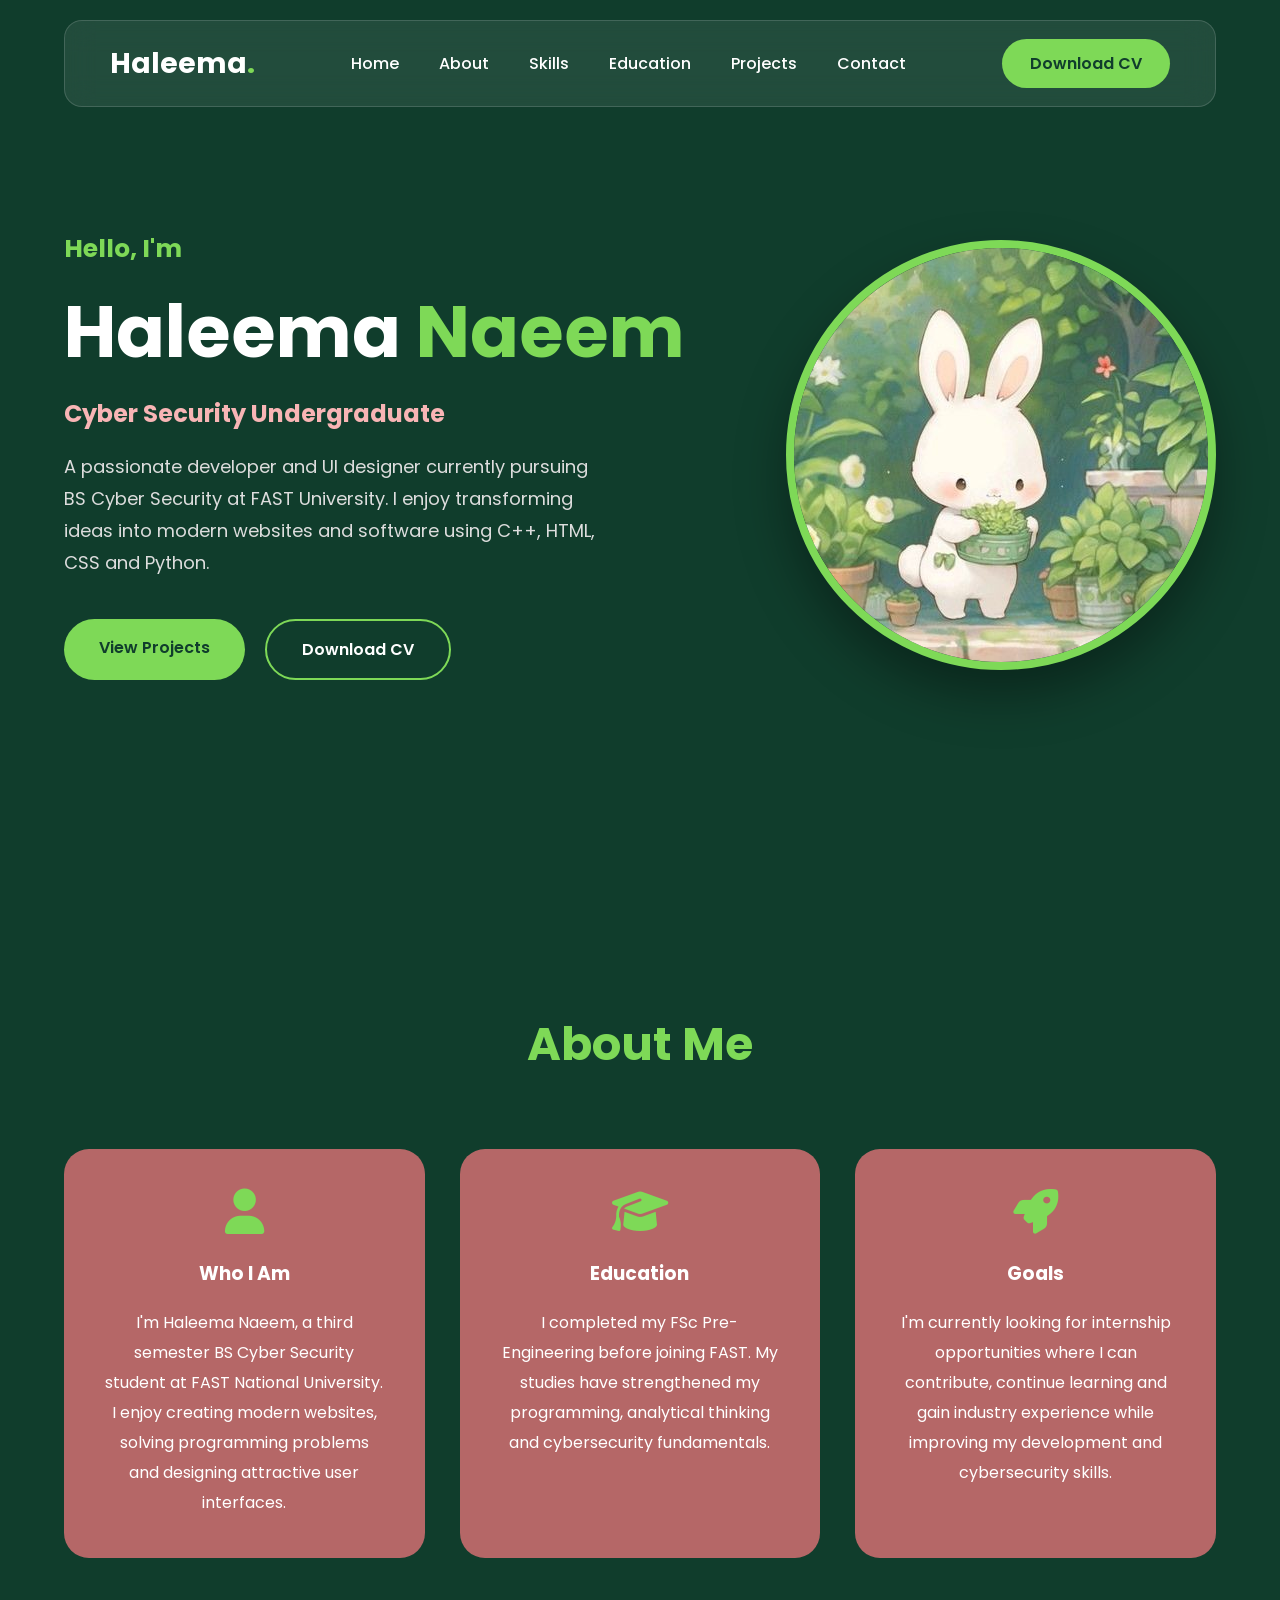
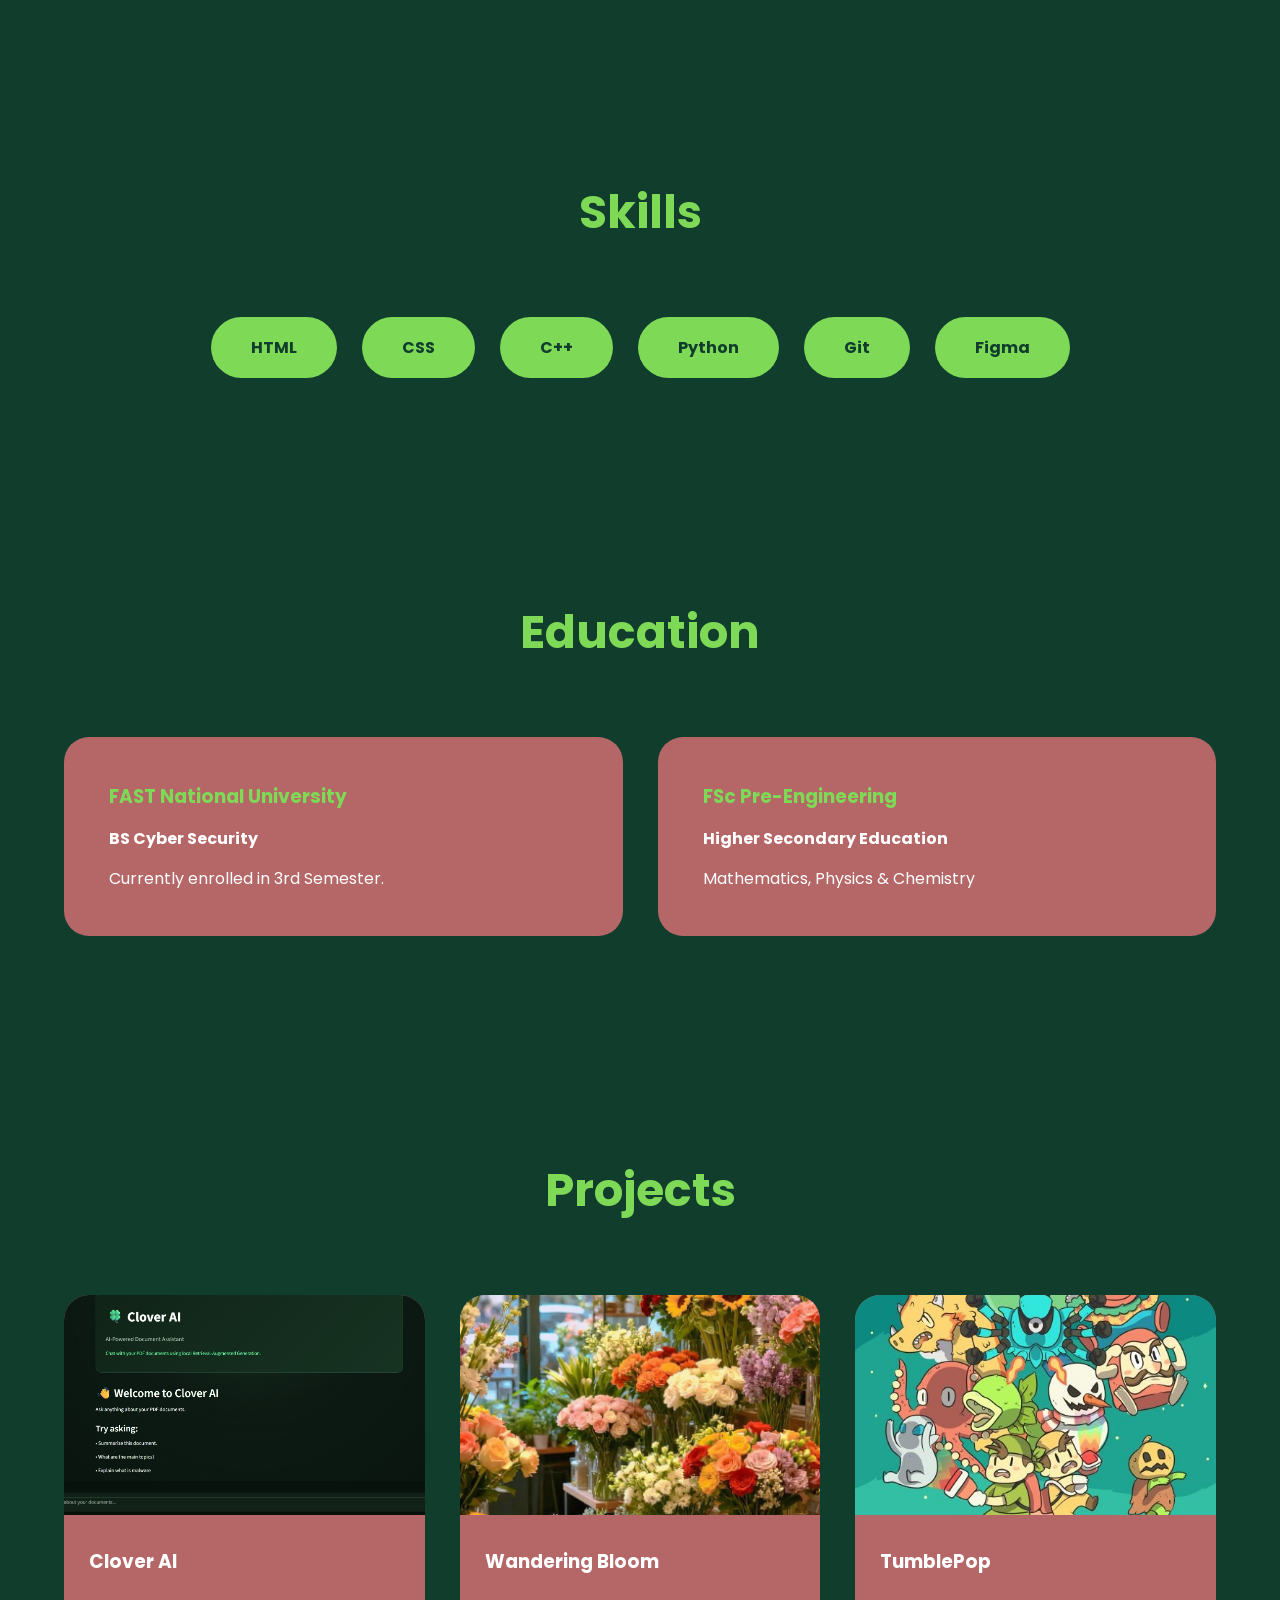
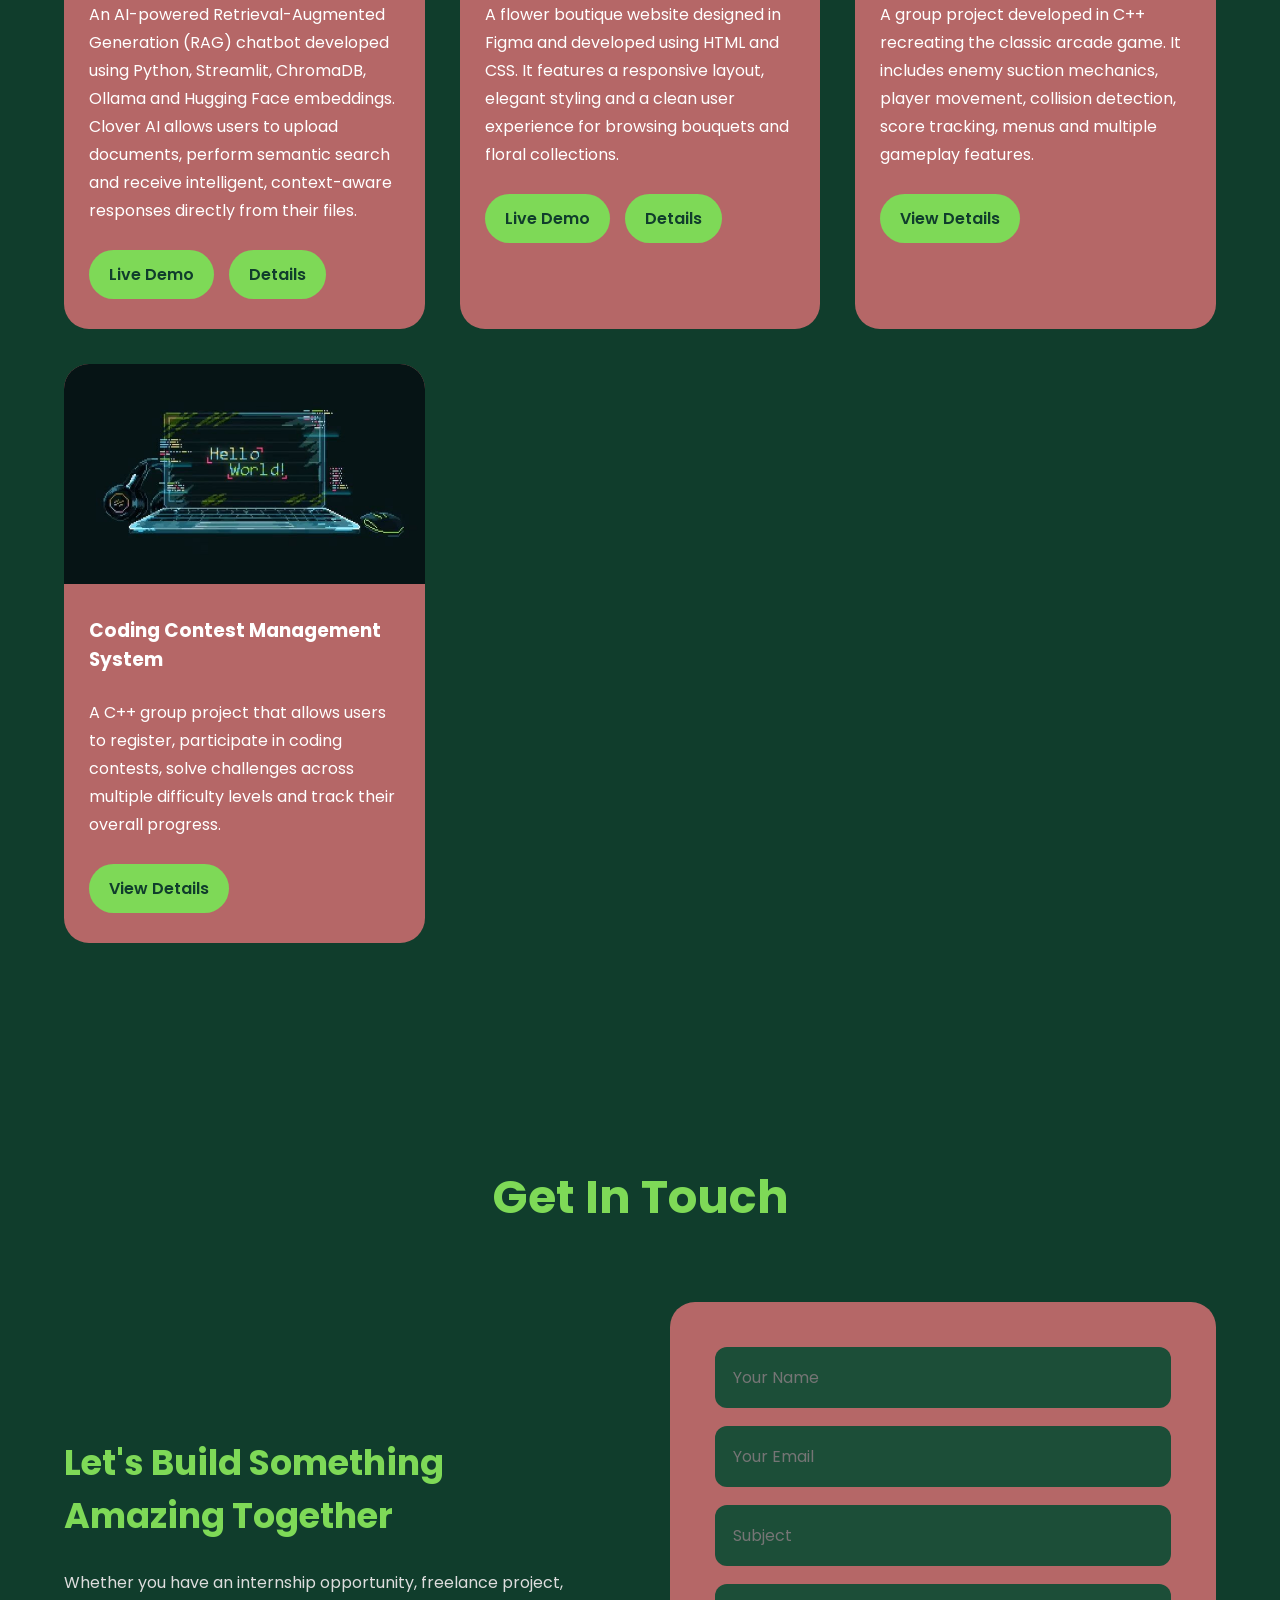
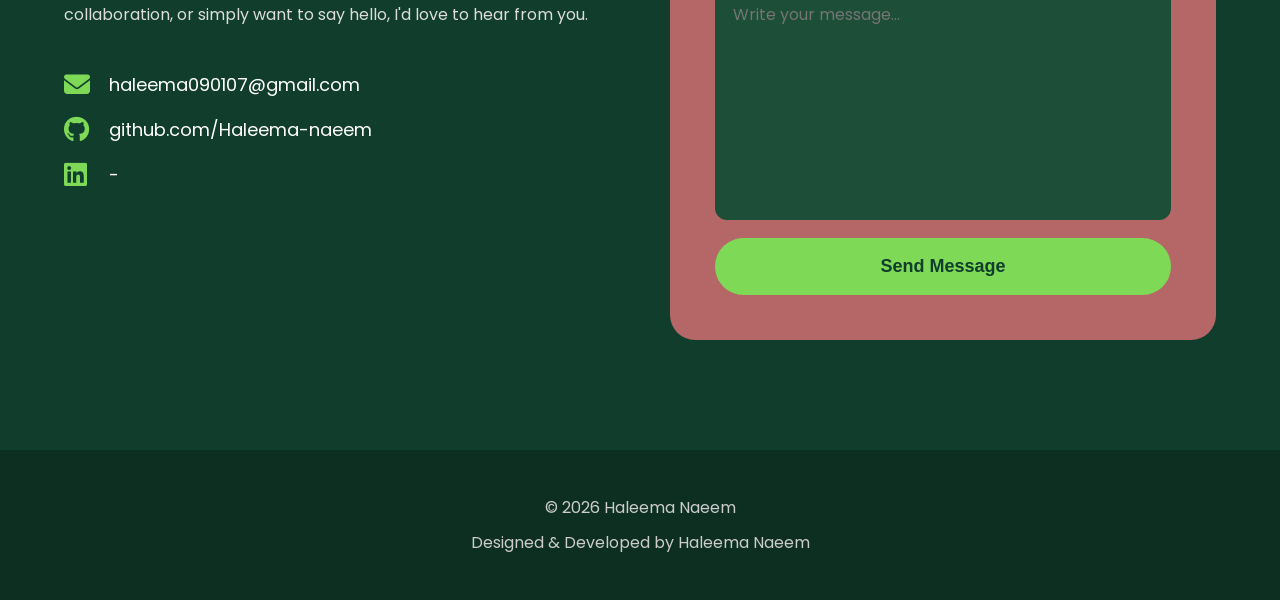
==== index.html @ 9c33cd02 "first commit" ====
<!DOCTYPE html>
<html lang="en">

<head>
    <meta charset="UTF-8">
    <meta name="viewport" content="width=device-width, initial-scale=1.0">
    <title>Haleema Naeem | Portfolio</title>
<link rel="icon"
href="data:image/svg+xml,<svg xmlns=%22http://www.w3.org/2000/svg%22 viewBox=%220 0 100 100%22><text y=%22.9em%22 font-size=%2290%22>🌸</text></svg>">
    <link rel="stylesheet" href="css/style.css">

    <link rel="preconnect" href="https://fonts.googleapis.com">
    <link rel="preconnect" href="https://fonts.gstatic.com" crossorigin>

    <link href="https://fonts.googleapis.com/css2?family=Poppins:wght@300;400;500;600;700;800&display=swap"
        rel="stylesheet">

   <link rel="stylesheet"
href="https://cdnjs.cloudflare.com/ajax/libs/font-awesome/6.5.2/css/all.min.css">
</head>

<body>

    <!--================ NAVBAR ================-->

    <header>

        <nav class="navbar">

            <div class="logo">
                Haleema<span>.</span>
            </div>

            <ul class="nav-links">

                <li><a href="#home">Home</a></li>

                <li><a href="#about">About</a></li>

                <li><a href="#skills">Skills</a></li>

                <li><a href="#education">Education</a></li>

                <li><a href="#projects">Projects</a></li>

                <li><a href="#contact">Contact</a></li>

            </ul>

            <a href="Haleema_Naeem_CV.pdf"
class="resume-btn"
download>

Download CV

</a>

        </nav>

    </header>


    <!--================ HERO ================-->

    <section id="home" class="hero">

        <div class="hero-left">

            <h3>Hello, I'm</h3>

            <h1>Haleema <span>Naeem</span></h1>

            <h2>Cyber Security Undergraduate</h2>

            <p>

                A passionate developer and UI designer currently pursuing
                BS Cyber Security at FAST University.
                I enjoy transforming ideas into modern websites
                and software using C++, HTML, CSS and Python.

            </p>

            <div class="hero-buttons">

                <a href="#projects" class="btn1">
                    View Projects
                </a>

                <a href="Haleema_Naeem_CV.pdf"
class="btn2"
download>
                    Download CV
                </a>

            </div>

        </div>

        <div class="hero-right">

            <div class="profile-circle">

                <img src="images/profile.jpg"
                    alt="Haleema Naeem">

            </div>

        </div>

    </section>



    <!--================ ABOUT ================-->

    <section id="about">

        <h2 class="section-title">
            About Me
        </h2>

        <div class="about-container">

            <div class="about-card">

                <i class="fa-solid fa-user"></i>

                <h3>Who I Am</h3>

                <p>

                    I'm Haleema Naeem, a third semester BS Cyber Security student
                    at FAST National University.
                    I enjoy creating modern websites, solving programming
                    problems and designing attractive user interfaces.

                </p>

            </div>

            <div class="about-card">

                <i class="fa-solid fa-graduation-cap"></i>

                <h3>Education</h3>

                <p>

                    I completed my FSc Pre-Engineering before joining FAST.
                    My studies have strengthened my programming,
                    analytical thinking and cybersecurity fundamentals.

                </p>

            </div>

            <div class="about-card">

                <i class="fa-solid fa-rocket"></i>

                <h3>Goals</h3>

                <p>

                    I'm currently looking for internship opportunities where I can
                    contribute, continue learning and gain industry experience
                    while improving my development and cybersecurity skills.

                </p>

            </div>

        </div>

    </section>



    <!--================ SKILLS ================-->

    <section id="skills">

        <h2 class="section-title">
            Skills
        </h2>

        <div class="skills-container">

            <div class="skill">HTML</div>

            <div class="skill">CSS</div>

            <div class="skill">C++</div>

            <div class="skill">Python</div>

            <div class="skill">Git</div>

            <div class="skill">Figma</div>

        </div>

    </section>



    <!--================ EDUCATION ================-->

    <section id="education">

        <h2 class="section-title">
            Education
        </h2>

        <div class="education-container">

            <div class="edu-card">

                <h3>FAST National University</h3>

                <h4>BS Cyber Security</h4>

                <p>Currently enrolled in 3rd Semester.</p>

            </div>

            <div class="edu-card">

                <h3>FSc Pre-Engineering</h3>

                <h4>Higher Secondary Education</h4>

                <p>
                    Mathematics, Physics & Chemistry
                </p>

            </div>

        </div>

    </section>



    <!--================ PROJECTS ================-->

   
<section id="projects">

    <h2 class="section-title">
        Projects
    </h2>

    <div class="project-container">

        <!-- Clover AI -->

        <div class="project-card">

            <img src="images/cloverai.jpg" alt="Clover AI">

            <h3>Clover AI</h3>

            <p>

                An AI-powered Retrieval-Augmented Generation (RAG) chatbot
                developed using Python, Streamlit, ChromaDB, Ollama and
                Hugging Face embeddings. Clover AI allows users to upload
                documents, perform semantic search and receive intelligent,
                context-aware responses directly from their files.

            </p>

            <div class="project-buttons">

                <a href="https://cloverai.streamlit.app/"
                target="_blank">

                    Live Demo

                </a>

                <a href="projects/cloverai.html">

                    Details

                </a>

            </div>

        </div>



        <!-- Wandering Bloom -->

        <div class="project-card">

            <img src="images/wandering-bloom.jpg" alt="Wandering Bloom">

            <h3>Wandering Bloom</h3>

            <p>

                A flower boutique website designed in Figma and developed
                using HTML and CSS. It features a responsive layout,
                elegant styling and a clean user experience for browsing
                bouquets and floral collections.

            </p>

            <div class="project-buttons">

                <a href="https://25i-6514.github.io/the-wandering-bloom/"
                target="_blank">

                    Live Demo

                </a>

                <a href="projects/wanderingbloom.html">

                    Details

                </a>

            </div>

        </div>



        <!-- TumblePop -->

        <div class="project-card">

            <img src="images/tumblepop.jpg" alt="TumblePop">

            <h3>TumblePop</h3>

            <p>

                A group project developed in C++ recreating the classic
                arcade game. It includes enemy suction mechanics,
                player movement, collision detection, score tracking,
                menus and multiple gameplay features.

            </p>

            <div class="project-buttons">

                <a href="projects/tumblepop.html">

                    View Details

                </a>

            </div>

        </div>



        <!-- Coding Contest -->

        <div class="project-card">

            <img src="images/codingcontest.jpg"
            alt="Coding Contest">

            <h3>Coding Contest Management System</h3>

            <p>

                A C++ group project that allows users to register,
                participate in coding contests, solve challenges across
                multiple difficulty levels and track their overall progress.

            </p>

            <div class="project-buttons">

                <a href="projects/codingcontest.html">

                    View Details

                </a>

            </div>

        </div>

    </div>

</section>


    <!--================ CONTACT ================-->

    <section id="contact">

    <h2 class="section-title">
        Get In Touch
    </h2>

    <div class="contact-container">

        <div class="contact-info">

            <h3>Let's Build Something Amazing Together</h3>

            <p>

                Whether you have an internship opportunity,
                freelance project,
                collaboration,
                or simply want to say hello,
                I'd love to hear from you.

            </p>

            <div class="contact-item">

                <i class="fa-solid fa-envelope"></i>

                <a href="mailto:haleema090107@gmail.com">

                    haleema090107@gmail.com

                </a>

            </div>

            <div class="contact-item">

                <i class="fa-brands fa-github"></i>

                <a href="https://github.com/Haleema-naeem"
                    target="_blank">

                    github.com/Haleema-naeem

                </a>

            </div>

            <div class="contact-item">

                <i class="fa-brands fa-linkedin"></i>

                <a href="#">

                    -

                </a>

            </div>

        </div>


        <div class="contact-form">

            <form
                action="https://formsubmit.co/haleema090107@gmail.com"
                method="POST">

                <input
                    type="hidden"
                    name="_captcha"
                    value="false">

                <input
                    type="hidden"
                    name="_subject"
                    value="New Portfolio Message">

                <input
                    type="text"
                    name="Name"
                    placeholder="Your Name"
                    required>

                <input
                    type="email"
                    name="Email"
                    placeholder="Your Email"
                    required>

                <input
                    type="text"
                    name="Subject"
                    placeholder="Subject">

                <textarea
                    name="Message"
                    rows="8"
                    placeholder="Write your message..."
                    required></textarea>

                <button type="submit">

                    Send Message

                </button>

            </form>

        </div>

    </div>

</section>



    <!--================ FOOTER ================-->

    <footer>

        <p>

            © 2026 Haleema Naeem

            <br>

            Designed & Developed by Haleema Naeem

        </p>

    </footer>


    <script src="js/script.js"></script>

</body>

</html>
---- css/style.css ----
/*============================

        style.css

=============================*/

*{
    margin:0;
    padding:0;
    box-sizing:border-box;
    scroll-behavior:smooth;
}

body{
    font-family:'Poppins',sans-serif;
    background:#103D2C;
    color:#fff;
    overflow-x:hidden;
}

/*================ NAVBAR ================*/

header{
    position:fixed;
    top:0;
    width:100%;
    z-index:1000;
}

.navbar{

    width:90%;
    margin:20px auto;

    display:flex;
    justify-content:space-between;
    align-items:center;

    padding:18px 45px;

    background:rgba(255,255,255,.08);

    backdrop-filter:blur(15px);

    border-radius:18px;

    border:1px solid rgba(255,255,255,.15);

}

.logo{

    font-size:28px;
    font-weight:700;

}

.logo span{

    color:#7ED957;

}

.nav-links{

    display:flex;
    list-style:none;
    gap:40px;

}

.nav-links a{

    text-decoration:none;
    color:white;

    font-weight:500;

    transition:.3s;

}

.nav-links a:hover{

    color:#7ED957;

}

.resume-btn{

    text-decoration:none;

    background:#7ED957;

    color:#103D2C;

    padding:12px 28px;

    border-radius:30px;

    font-weight:600;

    transition:.3s;

}

.resume-btn:hover{

    transform:translateY(-4px);

    box-shadow:0 10px 20px rgba(0,0,0,.3);

}

/*================ HERO ================*/

.hero{

    min-height:100vh;

    display:flex;

    justify-content:space-between;

    align-items:center;

    width:90%;

    margin:auto;

    padding-top:120px;

}

.hero-left{

    width:55%;

}

.hero-left h3{

    font-size:25px;

    color:#7ED957;

}

.hero-left h1{

    font-size:72px;

    margin:10px 0;

}

.hero-left h1 span{

    color:#7ED957;

}

.hero-left h2{

    color:#F8B5B5;

    margin-bottom:20px;

}

.hero-left p{

    width:85%;

    line-height:32px;

    font-size:18px;

    color:#ddd;

}

.hero-buttons{

    margin-top:40px;

    display:flex;

    gap:20px;

}

.btn1{

    background:#7ED957;

    color:#103D2C;

}

.btn2{

    border:2px solid #7ED957;

    color:white;

}

.btn1,.btn2{

    padding:16px 35px;

    text-decoration:none;

    border-radius:35px;

    font-weight:600;

    transition:.35s;

}

.btn1:hover,.btn2:hover{

    transform:translateY(-6px);

    box-shadow:0 12px 25px rgba(0,0,0,.35);

}

/*============== IMAGE ==============*/

.profile-circle{

    width:430px;

    height:430px;

    border-radius:50%;

    border:8px solid #7ED957;

    overflow:hidden;

    box-shadow:0 25px 50px rgba(0,0,0,.35);

}

.profile-circle img{

    width:100%;

    height:100%;

    object-fit:cover;

    transition:.5s;

}

.profile-circle:hover img{

    transform:scale(1.08);

}

/*================ SECTIONS ================*/

section{

    width:90%;

    margin:auto;

    padding:110px 0;

}

.section-title{

    text-align:center;

    font-size:46px;

    margin-bottom:70px;

    color:#7ED957;

}

/*================ ABOUT ================*/

.about-container{

    display:grid;

    grid-template-columns:repeat(3,1fr);

    gap:35px;

}

.about-card{

    background:#B56767;

    border-radius:25px;

    padding:40px;

    text-align:center;

    transition:.4s;

}

.about-card:hover{

    transform:translateY(-12px);

}

.about-card i{

    font-size:45px;

    margin-bottom:25px;

    color:#7ED957;

}

.about-card h3{

    margin-bottom:20px;

}

.about-card p{

    line-height:30px;

}

/*================ SKILLS ================*/

.skills-container{

    display:flex;

    justify-content:center;

    gap:25px;

    flex-wrap:wrap;

}

.skill{

    background:#7ED957;

    color:#103D2C;

    padding:18px 40px;

    border-radius:40px;

    font-weight:700;

    transition:.35s;

    cursor:pointer;

}

.skill:hover{

    transform:translateY(-8px) scale(1.05);

}

/*================ EDUCATION ================*/

.education-container{

    display:grid;

    grid-template-columns:repeat(2,1fr);

    gap:35px;

}

.edu-card{

    background:#B56767;

    border-radius:25px;

    padding:45px;

    transition:.35s;

}

.edu-card:hover{

    transform:translateY(-10px);

}

.edu-card h3{

    color:#7ED957;

    margin-bottom:15px;

}

.edu-card h4{

    margin-bottom:15px;

}

/*================ PROJECTS ================*/

.project-container{

    display:grid;

    grid-template-columns:repeat(3,1fr);

    gap:35px;

}

.project-card{

    background:#B56767;

    border-radius:25px;

    overflow:hidden;

    transition:.4s;

}

.project-card:hover{

    transform:translateY(-12px);

}

.project-card img{

    width:100%;

    height:220px;

    object-fit:cover;

}

.project-card h3{

    margin:25px;

}

.project-card p{

    margin:0 25px 25px;

    line-height:28px;

}

.project-buttons{

    display:flex;

    gap:15px;

    padding:0 25px 30px;

}

.project-buttons a{

    text-decoration:none;

    background:#7ED957;

    color:#103D2C;

    padding:12px 20px;

    border-radius:30px;

    font-weight:600;

    transition:.3s;

}

.project-buttons a:hover{

    transform:translateY(-5px);

}

/*================ CONTACT ================*/

/*================ CONTACT =================*/

.contact-container{

display:grid;

grid-template-columns:1fr 1fr;

gap:60px;

align-items:center;

}

.contact-info h3{

font-size:35px;

margin-bottom:25px;

color:#7ED957;

}

.contact-info p{

line-height:32px;

margin-bottom:40px;

color:#ddd;

}

.contact-item{

display:flex;

align-items:center;

gap:15px;

margin:18px 0;

font-size:18px;

}

.contact-item i{

font-size:26px;

color:#7ED957;

width:30px;

}

.contact-item a{

color:white;
transition:.3s;
text-decoration:none;

}
.contact-item a:hover{

color:#7ED957;

}

.contact-form{

background:#B56767;

padding:45px;

border-radius:25px;

}

.contact-form form{

display:flex;

flex-direction:column;

gap:18px;

}

.contact-form input,
.contact-form textarea{

padding:18px;

border:none;

border-radius:12px;

background:#1C4E38;

color:white;

font-family:Poppins;

font-size:16px;

outline:none;

}

.contact-form textarea{

resize:none;

}

.contact-form button{

padding:18px;

border:none;

border-radius:35px;

background:#7ED957;

color:#103D2C;

font-weight:700;

font-size:18px;

cursor:pointer;

transition:.3s;

}

.contact-form button:hover{

transform:translateY(-5px);

box-shadow:0 12px 25px rgba(0,0,0,.25);

}

@media(max-width:900px){

.contact-container{

grid-template-columns:1fr;

}

}
/*================ FOOTER ================*/

footer{

    text-align:center;

    padding:40px;

    background:#0C2F22;

    line-height:35px;

    color:#ccc;

}

/*================ RESPONSIVE ================*/

@media(max-width:1100px){

.hero{

flex-direction:column-reverse;
text-align:center;

}

.hero-left{

width:100%;

}

.hero-left p{

width:100%;

}

.hero-buttons{

justify-content:center;

}

.about-container,
.project-container,
.education-container{

grid-template-columns:1fr;

}

.profile-circle{

margin-bottom:50px;

}

.navbar{

flex-direction:column;

gap:20px;

}

.nav-links{

flex-wrap:wrap;
justify-content:center;

}

}

@media(max-width:650px){

.hero-left h1{

font-size:48px;

}

.profile-circle{

width:300px;
height:300px;

}

.section-title{

font-size:36px;

}

}
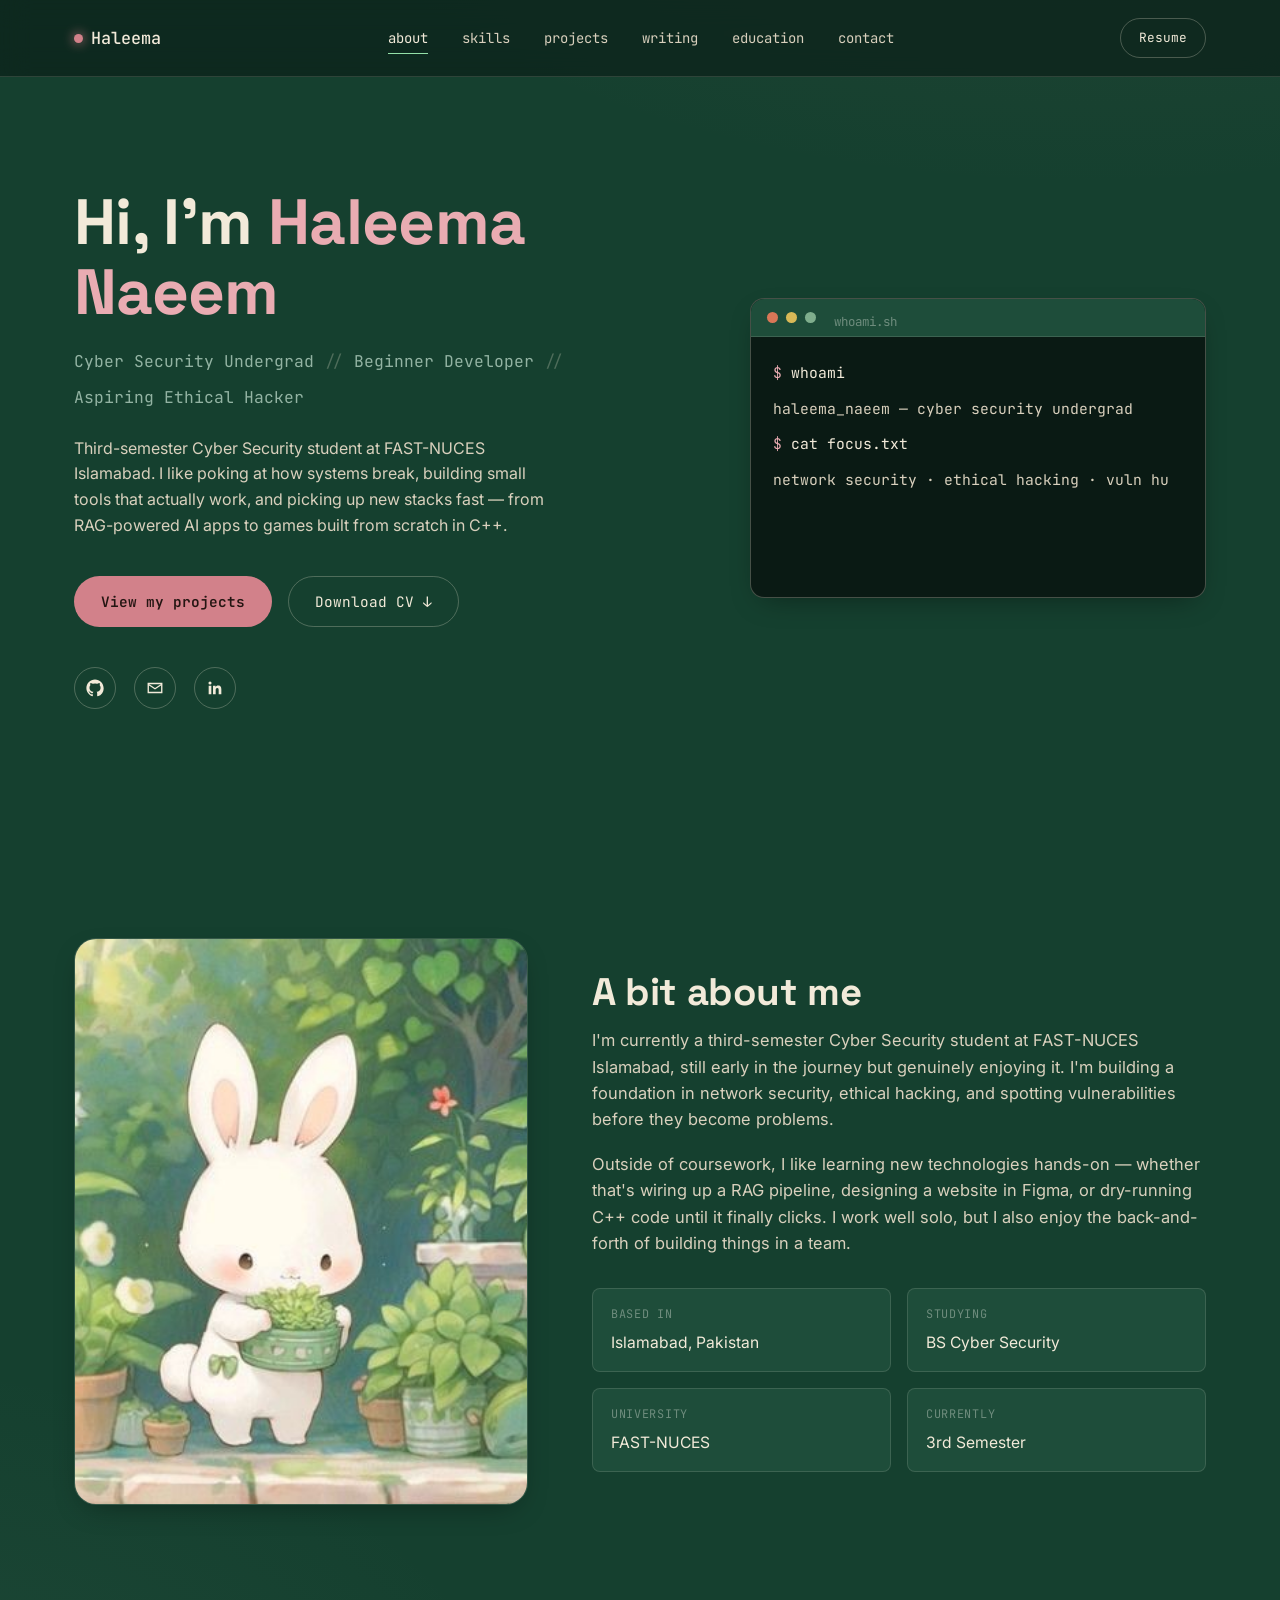
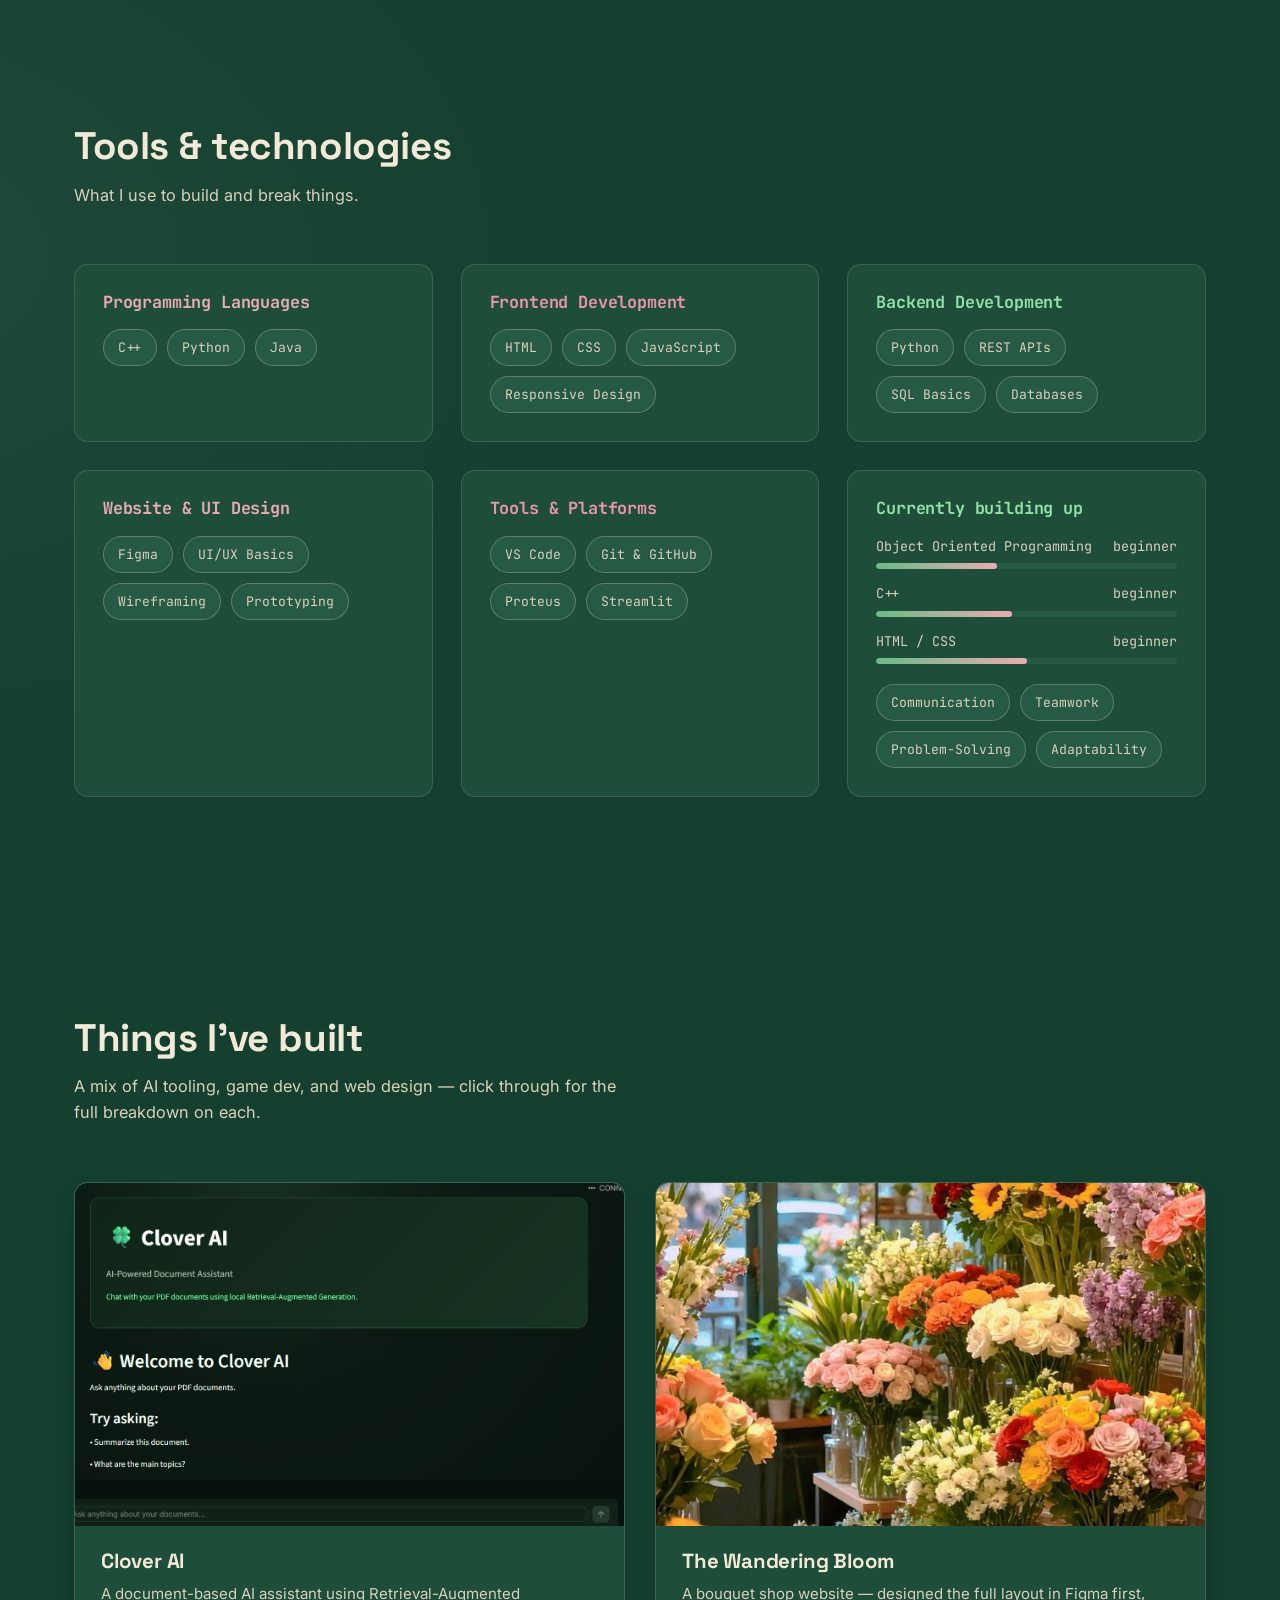
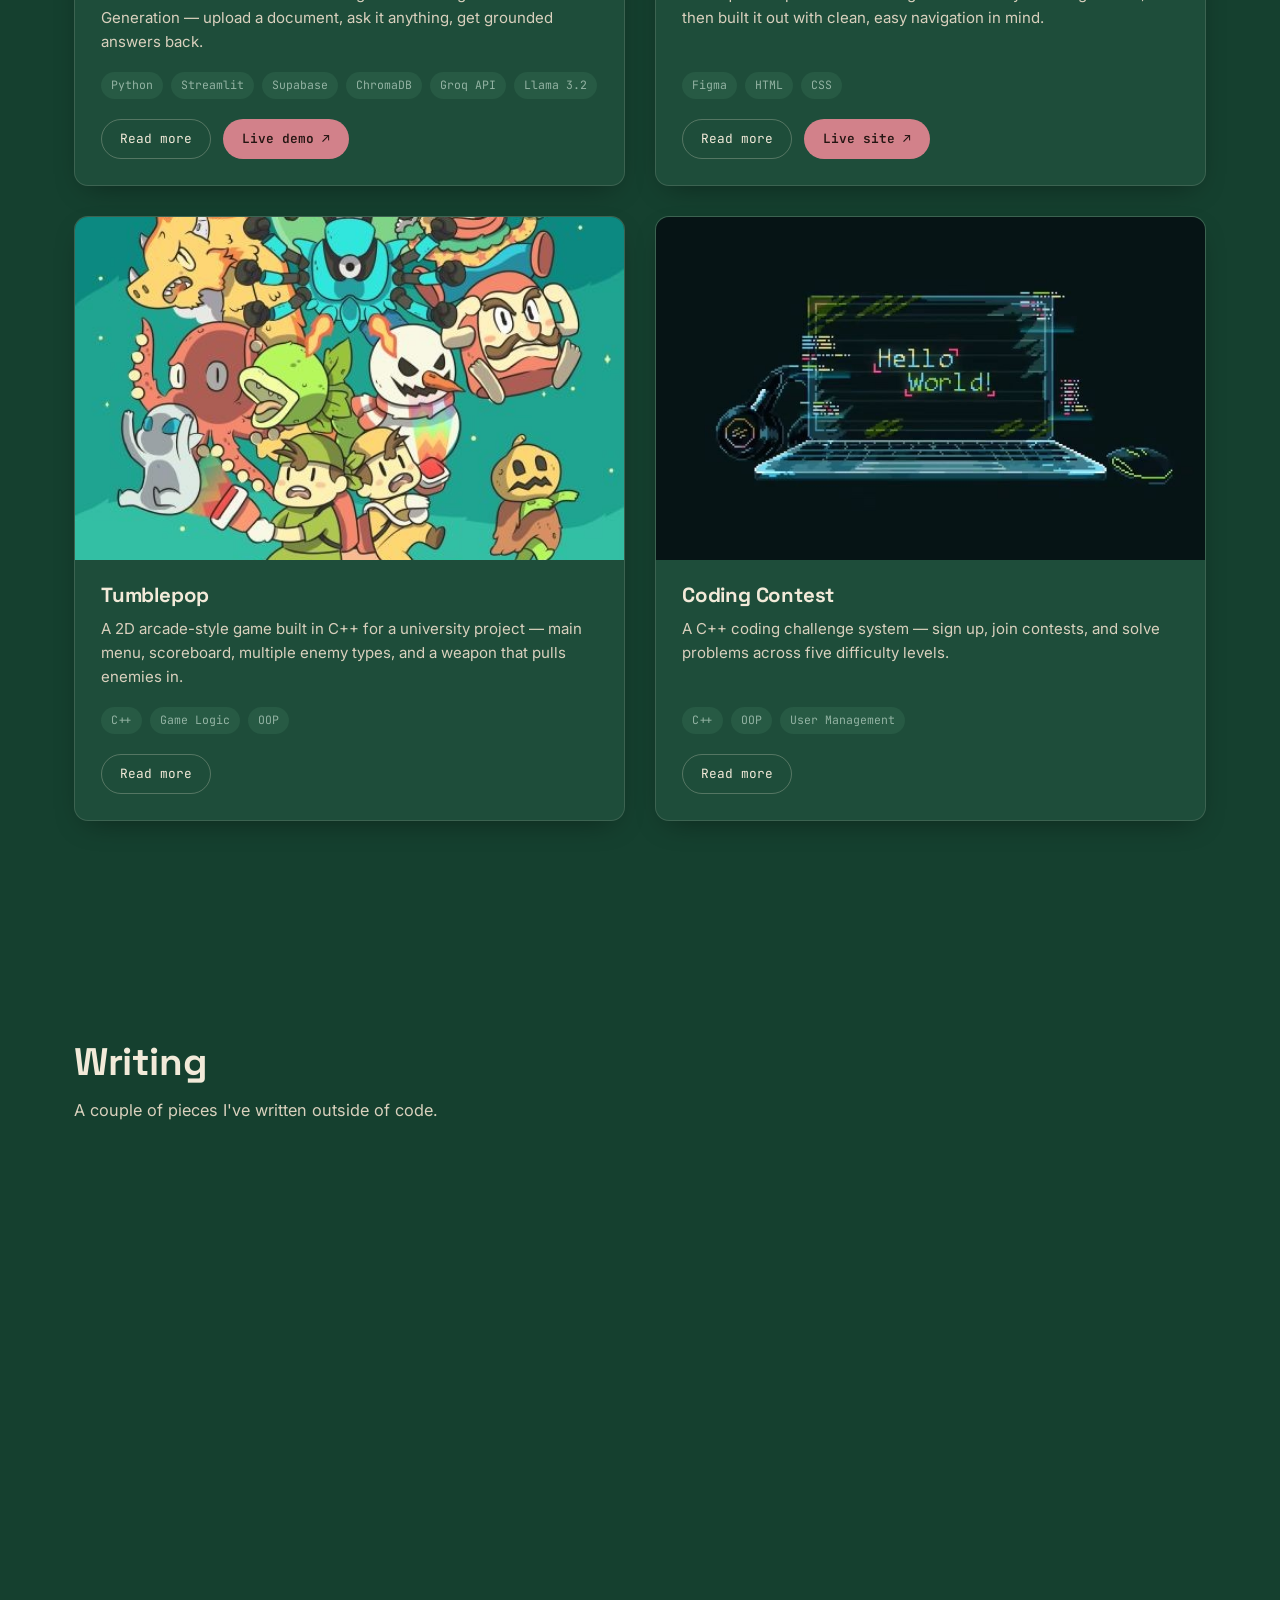
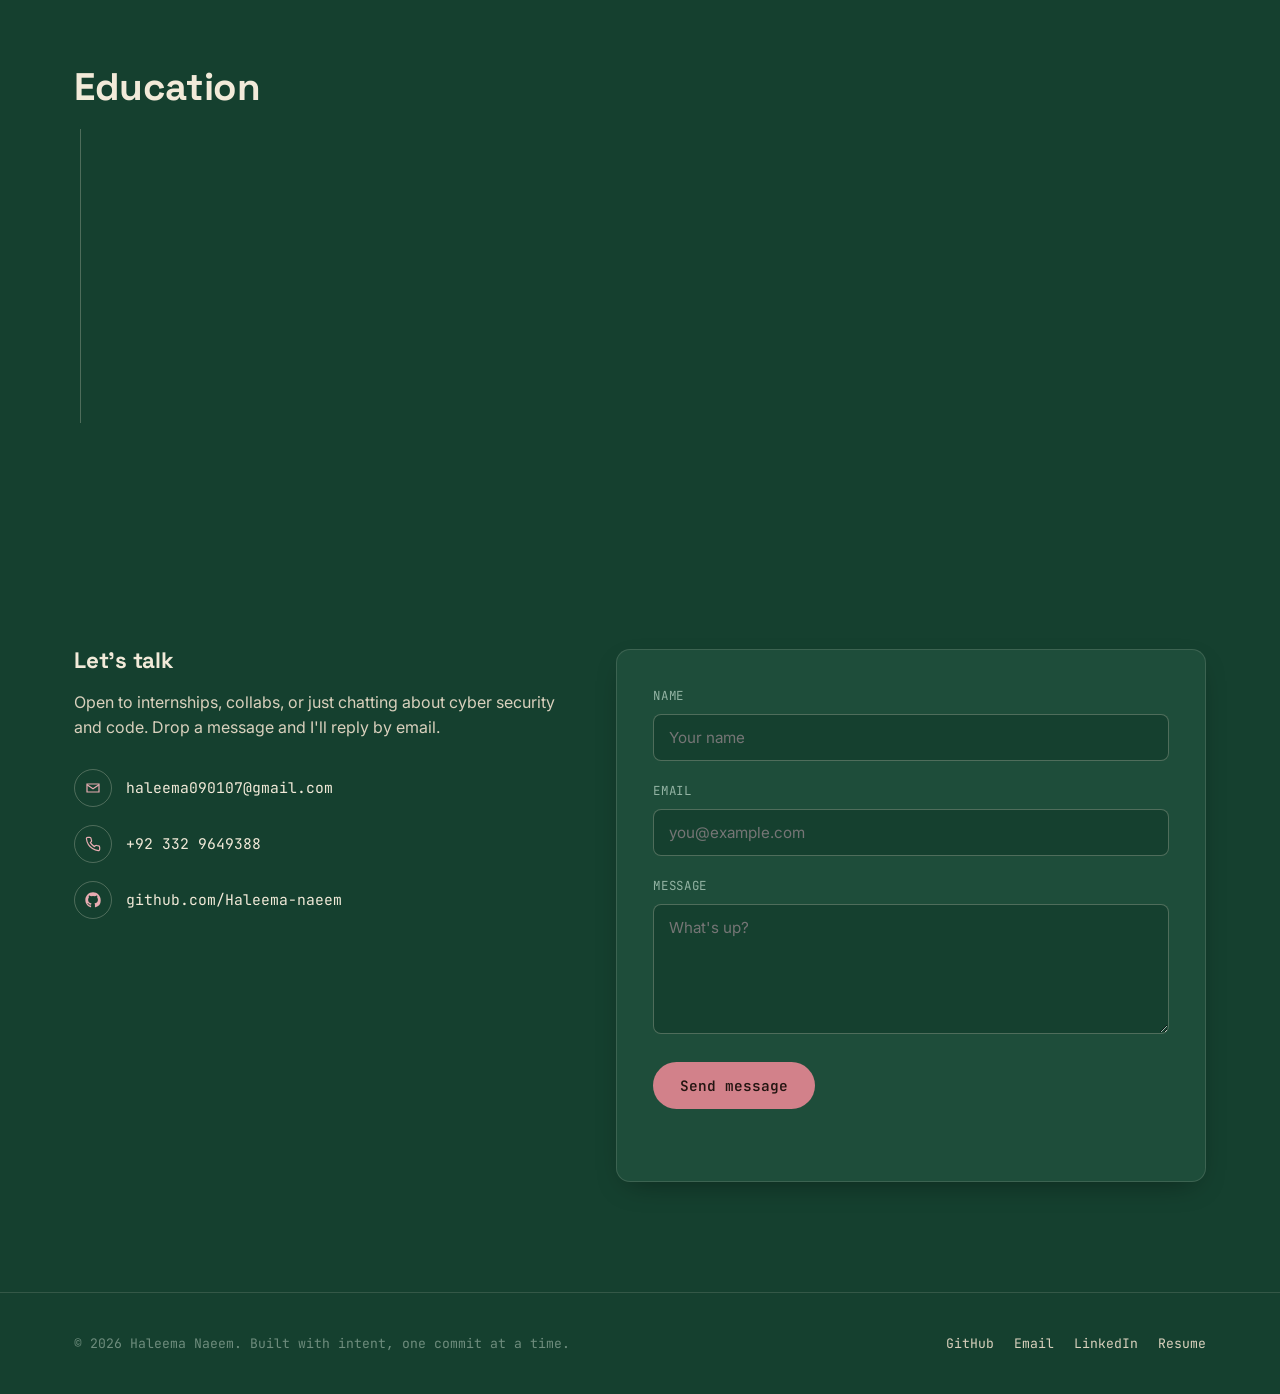
==== commit 21b4bdd0: "first commit" ====
--- a/index.html
+++ b/index.html
@@ -1,539 +1,393 @@
 <!DOCTYPE html>
 <html lang="en">
-
 <head>
-    <meta charset="UTF-8">
-    <meta name="viewport" content="width=device-width, initial-scale=1.0">
-    <title>Haleema Naeem | Portfolio</title>
-<link rel="icon"
-href="data:image/svg+xml,<svg xmlns=%22http://www.w3.org/2000/svg%22 viewBox=%220 0 100 100%22><text y=%22.9em%22 font-size=%2290%22>🌸</text></svg>">
-    <link rel="stylesheet" href="css/style.css">
-
-    <link rel="preconnect" href="https://fonts.googleapis.com">
-    <link rel="preconnect" href="https://fonts.gstatic.com" crossorigin>
-
-    <link href="https://fonts.googleapis.com/css2?family=Poppins:wght@300;400;500;600;700;800&display=swap"
-        rel="stylesheet">
-
-   <link rel="stylesheet"
-href="https://cdnjs.cloudflare.com/ajax/libs/font-awesome/6.5.2/css/all.min.css">
+<meta charset="UTF-8" />
+<link rel="icon" href="data:image/svg+xml,<svg xmlns='http://www.w3.org/2000/svg' viewBox='0 0 100 100'><text y='.9em' font-size='90'>🌸</text></svg>">
+<meta name="viewport" content="width=device-width, initial-scale=1.0" />
+<title>Haleema Naeem — Cyber Security Undergrad & Developer</title>
+<meta name="description" content="Portfolio of Haleema Naeem — Cyber Security undergraduate at FAST-NUCES, building RAG apps, games, and web projects." />
+<link rel="preconnect" href="https://fonts.googleapis.com">
+<link rel="preconnect" href="https://fonts.gstatic.com" crossorigin>
+<link href="https://fonts.googleapis.com/css2?family=Space+Grotesk:wght@500;600;700&family=Inter:wght@400;500;600&family=JetBrains+Mono:wght@400;500;600&display=swap" rel="stylesheet">
+<link rel="stylesheet" href="css/style.css" />
 </head>
-
 <body>
 
-    <!--================ NAVBAR ================-->
-
-    <header>
-
-        <nav class="navbar">
-
-            <div class="logo">
-                Haleema<span>.</span>
-            </div>
-
-            <ul class="nav-links">
-
-                <li><a href="#home">Home</a></li>
-
-                <li><a href="#about">About</a></li>
-
-                <li><a href="#skills">Skills</a></li>
-
-                <li><a href="#education">Education</a></li>
-
-                <li><a href="#projects">Projects</a></li>
-
-                <li><a href="#contact">Contact</a></li>
-
-            </ul>
-
-            <a href="Haleema_Naeem_CV.pdf"
-class="resume-btn"
-download>
-
-Download CV
-
-</a>
-
-        </nav>
-
-    </header>
-
-
-    <!--================ HERO ================-->
-
-    <section id="home" class="hero">
-
-        <div class="hero-left">
-
-            <h3>Hello, I'm</h3>
-
-            <h1>Haleema <span>Naeem</span></h1>
-
-            <h2>Cyber Security Undergraduate</h2>
-
-            <p>
-
-                A passionate developer and UI designer currently pursuing
-                BS Cyber Security at FAST University.
-                I enjoy transforming ideas into modern websites
-                and software using C++, HTML, CSS and Python.
-
-            </p>
-
-            <div class="hero-buttons">
-
-                <a href="#projects" class="btn1">
-                    View Projects
-                </a>
-
-                <a href="Haleema_Naeem_CV.pdf"
-class="btn2"
-download>
-                    Download CV
-                </a>
-
-            </div>
-
-        </div>
-
-        <div class="hero-right">
-
-            <div class="profile-circle">
-
-                <img src="images/profile.jpg"
-                    alt="Haleema Naeem">
-
-            </div>
-
-        </div>
-
-    </section>
-
-
-
-    <!--================ ABOUT ================-->
-
-    <section id="about">
-
-        <h2 class="section-title">
-            About Me
-        </h2>
-
-        <div class="about-container">
-
-            <div class="about-card">
-
-                <i class="fa-solid fa-user"></i>
-
-                <h3>Who I Am</h3>
-
-                <p>
-
-                    I'm Haleema Naeem, a third semester BS Cyber Security student
-                    at FAST National University.
-                    I enjoy creating modern websites, solving programming
-                    problems and designing attractive user interfaces.
-
-                </p>
-
-            </div>
-
-            <div class="about-card">
-
-                <i class="fa-solid fa-graduation-cap"></i>
-
-                <h3>Education</h3>
-
-                <p>
-
-                    I completed my FSc Pre-Engineering before joining FAST.
-                    My studies have strengthened my programming,
-                    analytical thinking and cybersecurity fundamentals.
-
-                </p>
-
-            </div>
-
-            <div class="about-card">
-
-                <i class="fa-solid fa-rocket"></i>
-
-                <h3>Goals</h3>
-
-                <p>
-
-                    I'm currently looking for internship opportunities where I can
-                    contribute, continue learning and gain industry experience
-                    while improving my development and cybersecurity skills.
-
-                </p>
-
-            </div>
-
-        </div>
-
-    </section>
-
-
-
-    <!--================ SKILLS ================-->
-
-    <section id="skills">
-
-        <h2 class="section-title">
-            Skills
-        </h2>
-
-        <div class="skills-container">
-
-            <div class="skill">HTML</div>
-
-            <div class="skill">CSS</div>
-
-            <div class="skill">C++</div>
-
-            <div class="skill">Python</div>
-
-            <div class="skill">Git</div>
-
-            <div class="skill">Figma</div>
-
-        </div>
-
-    </section>
-
-
-
-    <!--================ EDUCATION ================-->
-
-    <section id="education">
-
-        <h2 class="section-title">
-            Education
-        </h2>
-
-        <div class="education-container">
-
-            <div class="edu-card">
-
-                <h3>FAST National University</h3>
-
-                <h4>BS Cyber Security</h4>
-
-                <p>Currently enrolled in 3rd Semester.</p>
-
-            </div>
-
-            <div class="edu-card">
-
-                <h3>FSc Pre-Engineering</h3>
-
-                <h4>Higher Secondary Education</h4>
-
-                <p>
-                    Mathematics, Physics & Chemistry
-                </p>
-
-            </div>
-
-        </div>
-
-    </section>
-
-
-
-    <!--================ PROJECTS ================-->
-
-   
+<!-- ================= NAV ================= -->
+<nav class="site-nav">
+  <div class="wrap">
+    <a href="#top" class="logo"><span class="dot"></span>Haleema</a>
+    <ul class="nav-links">
+      <li><a href="#about">about</a></li>
+      <li><a href="#skills">skills</a></li>
+      <li><a href="#projects">projects</a></li>
+      <li><a href="#writing">writing</a></li>
+      <li><a href="#education">education</a></li>
+      <li><a href="#contact">contact</a></li>
+    </ul>
+    <div class="nav-cta">
+      <a class="btn btn-ghost btn-sm" href="assets/Haleema_Naeem_CV.pdf" download>Resume</a>
+      <button class="nav-toggle" aria-label="Toggle menu" aria-expanded="false">
+        <span></span><span></span><span></span>
+      </button>
+    </div>
+  </div>
+</nav>
+
+<!-- ================= HERO ================= -->
+<header class="hero" id="top">
+  <div class="wrap">
+    <div class="hero-copy">
+      <h1 class="hero-name">Hi, I'm <span class="accent">Haleema Naeem</span></h1>
+      <div class="hero-role">
+        <span>Cyber Security Undergrad</span>
+        <span class="sep">//</span>
+        <span>Beginner Developer</span>
+        <span class="sep">//</span>
+        <span>Aspiring Ethical Hacker</span>
+      </div>
+      <p class="hero-desc">
+        Third-semester Cyber Security student at FAST-NUCES Islamabad. I like poking at how systems break,
+        building small tools that actually work, and picking up new stacks fast — from RAG-powered AI apps
+        to games built from scratch in C++.
+      </p>
+      <div class="hero-actions">
+        <a href="#projects" class="btn btn-primary">View my projects</a>
+        <a href="assets/Haleema_Naeem_CV.pdf" download class="btn btn-ghost">Download CV ↓</a>
+      </div>
+      <div class="hero-socials">
+        <a href="https://github.com/Haleema-naeem" target="_blank" rel="noopener" aria-label="GitHub profile">
+          <svg viewBox="0 0 24 24" fill="currentColor"><path d="M12 .5C5.65.5.5 5.65.5 12c0 5.09 3.29 9.4 7.86 10.93.57.1.79-.25.79-.55 0-.27-.01-1.16-.02-2.11-3.2.7-3.87-1.36-3.87-1.36-.53-1.34-1.29-1.7-1.29-1.7-1.05-.72.08-.71.08-.71 1.17.08 1.78 1.2 1.78 1.2 1.03 1.77 2.7 1.26 3.36.96.1-.75.4-1.26.73-1.55-2.56-.29-5.25-1.28-5.25-5.7 0-1.26.45-2.29 1.19-3.1-.12-.29-.52-1.46.11-3.05 0 0 .97-.31 3.18 1.18a11 11 0 0 1 5.79 0c2.2-1.49 3.17-1.18 3.17-1.18.63 1.59.23 2.76.11 3.05.74.81 1.19 1.84 1.19 3.1 0 4.43-2.7 5.4-5.27 5.69.42.36.78 1.07.78 2.16 0 1.56-.01 2.82-.01 3.2 0 .31.21.66.79.55A10.52 10.52 0 0 0 23.5 12C23.5 5.65 18.35.5 12 .5z"/></svg>
+        </a>
+        <a href="mailto:haleema090107@gmail.com" aria-label="Send an email">
+          <svg viewBox="0 0 24 24" fill="none" stroke="currentColor" stroke-width="1.8"><path d="M3 6h18v12H3z"/><path d="M3 7l9 6 9-6"/></svg>
+        </a>
+        <!-- LinkedIn: replace href="#" below with your LinkedIn profile URL once you have one -->
+        <a href="#" aria-label="LinkedIn (add your profile link)">
+          <svg viewBox="0 0 24 24" fill="currentColor"><path d="M20.45 20.45h-3.55v-5.57c0-1.33-.02-3.03-1.85-3.03-1.85 0-2.14 1.45-2.14 2.94v5.66H9.36V9h3.41v1.56h.05c.48-.9 1.64-1.85 3.37-1.85 3.6 0 4.27 2.37 4.27 5.45v6.29zM5.34 7.43a2.06 2.06 0 1 1 0-4.12 2.06 2.06 0 0 1 0 4.12zM7.11 20.45H3.56V9h3.55v11.45z"/></svg>
+        </a>
+      </div>
+    </div>
+
+    <div class="terminal reveal">
+      <div class="terminal-bar">
+        <span></span><span></span><span></span>
+        <span class="file">whoami.sh</span>
+      </div>
+      <div class="terminal-body" data-terminal-body></div>
+    </div>
+  </div>
+</header>
+
+<!-- ================= ABOUT ================= -->
+<section id="about">
+  <div class="wrap about-grid">
+    <div class="about-photo reveal">
+      <img src="assets/images/profile.jpg" alt="Illustrated avatar representing Haleema Naeem" loading="lazy" />
+    </div>
+    <div class="about-text reveal">
+      <h2 class="section-title">A bit about me</h2>
+      <p>
+        I'm currently a third-semester Cyber Security student at FAST-NUCES Islamabad, still early in the
+        journey but genuinely enjoying it. I'm building a foundation in network security, ethical hacking,
+        and spotting vulnerabilities before they become problems.
+      </p>
+      <p>
+        Outside of coursework, I like learning new technologies hands-on — whether that's wiring up a RAG
+        pipeline, designing a website in Figma, or dry-running C++ code until it finally clicks. I work well
+        solo, but I also enjoy the back-and-forth of building things in a team.
+      </p>
+      <div class="about-facts">
+        <div class="fact">
+          <div class="label">Based in</div>
+          <div class="value">Islamabad, Pakistan</div>
+        </div>
+        <div class="fact">
+          <div class="label">Studying</div>
+          <div class="value">BS Cyber Security</div>
+        </div>
+        <div class="fact">
+          <div class="label">University</div>
+          <div class="value">FAST-NUCES</div>
+        </div>
+        <div class="fact">
+          <div class="label">Currently</div>
+          <div class="value">3rd Semester</div>
+        </div>
+      </div>
+    </div>
+  </div>
+</section>
+
+<!-- ================= SKILLS ================= -->
+<section id="skills">
+  <div class="wrap">
+    <h2 class="section-title">Tools & technologies</h2>
+    <p class="section-intro">What I use to build and break things.</p>
+
+    <div class="skills-groups">
+      <div class="skill-group reveal">
+        <h3>Programming Languages</h3>
+        <div class="skill-tags">
+          <span class="tag">C++</span>
+          <span class="tag">Python</span>
+          <span class="tag">Java</span>
+        </div>
+      </div>
+
+      <div class="skill-group reveal">
+        <h3>Frontend Development</h3>
+        <div class="skill-tags">
+          <span class="tag">HTML</span>
+          <span class="tag">CSS</span>
+          <span class="tag">JavaScript</span>
+          <span class="tag">Responsive Design</span>
+        </div>
+      </div>
+
+      <div class="skill-group reveal">
+        <h3>Backend Development</h3>
+        <div class="skill-tags">
+          <span class="tag">Python</span>
+          <span class="tag">REST APIs</span>
+          <span class="tag">SQL Basics</span>
+          <span class="tag">Databases</span>
+        </div>
+      </div>
+
+      <div class="skill-group reveal">
+        <h3>Website & UI Design</h3>
+        <div class="skill-tags">
+          <span class="tag">Figma</span>
+          <span class="tag">UI/UX Basics</span>
+          <span class="tag">Wireframing</span>
+          <span class="tag">Prototyping</span>
+        </div>
+      </div>
+
+      <div class="skill-group reveal">
+        <h3>Tools & Platforms</h3>
+        <div class="skill-tags">
+          <span class="tag">VS Code</span>
+          <span class="tag">Git & GitHub</span>
+          <span class="tag">Proteus</span>
+          <span class="tag">Streamlit</span>
+        </div>
+      </div>
+
+      <div class="skill-group reveal">
+        <h3>Currently building up</h3>
+        <div class="skill-bars">
+          <div class="skill-bar" style="--fill:40%">
+            <div class="top"><span>Object Oriented Programming</span><span>beginner</span></div>
+            <div class="bar-track"><div class="bar-fill"></div></div>
+          </div>
+          <div class="skill-bar" style="--fill:45%">
+            <div class="top"><span>C++</span><span>beginner</span></div>
+            <div class="bar-track"><div class="bar-fill"></div></div>
+          </div>
+          <div class="skill-bar" style="--fill:50%">
+            <div class="top"><span>HTML / CSS</span><span>beginner</span></div>
+            <div class="bar-track"><div class="bar-fill"></div></div>
+          </div>
+        </div>
+        <div class="skill-tags" style="margin-top:20px">
+          <span class="tag">Communication</span>
+          <span class="tag">Teamwork</span>
+          <span class="tag">Problem-Solving</span>
+          <span class="tag">Adaptability</span>
+        </div>
+      </div>
+    </div>
+  </div>
+</section>
+
+<!-- ================= PROJECTS ================= -->
 <section id="projects">
-
-    <h2 class="section-title">
-        Projects
-    </h2>
-
-    <div class="project-container">
-
-        <!-- Clover AI -->
-
-        <div class="project-card">
-
-            <img src="images/cloverai.jpg" alt="Clover AI">
-
-            <h3>Clover AI</h3>
-
-            <p>
-
-                An AI-powered Retrieval-Augmented Generation (RAG) chatbot
-                developed using Python, Streamlit, ChromaDB, Ollama and
-                Hugging Face embeddings. Clover AI allows users to upload
-                documents, perform semantic search and receive intelligent,
-                context-aware responses directly from their files.
-
-            </p>
-
-            <div class="project-buttons">
-
-                <a href="https://cloverai.streamlit.app/"
-                target="_blank">
-
-                    Live Demo
-
-                </a>
-
-                <a href="projects/cloverai.html">
-
-                    Details
-
-                </a>
-
-            </div>
-
-        </div>
-
-
-
-        <!-- Wandering Bloom -->
-
-        <div class="project-card">
-
-            <img src="images/wandering-bloom.jpg" alt="Wandering Bloom">
-
-            <h3>Wandering Bloom</h3>
-
-            <p>
-
-                A flower boutique website designed in Figma and developed
-                using HTML and CSS. It features a responsive layout,
-                elegant styling and a clean user experience for browsing
-                bouquets and floral collections.
-
-            </p>
-
-            <div class="project-buttons">
-
-                <a href="https://25i-6514.github.io/the-wandering-bloom/"
-                target="_blank">
-
-                    Live Demo
-
-                </a>
-
-                <a href="projects/wanderingbloom.html">
-
-                    Details
-
-                </a>
-
-            </div>
-
-        </div>
-
-
-
-        <!-- TumblePop -->
-
-        <div class="project-card">
-
-            <img src="images/tumblepop.jpg" alt="TumblePop">
-
-            <h3>TumblePop</h3>
-
-            <p>
-
-                A group project developed in C++ recreating the classic
-                arcade game. It includes enemy suction mechanics,
-                player movement, collision detection, score tracking,
-                menus and multiple gameplay features.
-
-            </p>
-
-            <div class="project-buttons">
-
-                <a href="projects/tumblepop.html">
-
-                    View Details
-
-                </a>
-
-            </div>
-
-        </div>
-
-
-
-        <!-- Coding Contest -->
-
-        <div class="project-card">
-
-            <img src="images/codingcontest.jpg"
-            alt="Coding Contest">
-
-            <h3>Coding Contest Management System</h3>
-
-            <p>
-
-                A C++ group project that allows users to register,
-                participate in coding contests, solve challenges across
-                multiple difficulty levels and track their overall progress.
-
-            </p>
-
-            <div class="project-buttons">
-
-                <a href="projects/codingcontest.html">
-
-                    View Details
-
-                </a>
-
-            </div>
-
-        </div>
-
-    </div>
-
-</section>
-
-
-    <!--================ CONTACT ================-->
-
-    <section id="contact">
-
-    <h2 class="section-title">
-        Get In Touch
-    </h2>
-
-    <div class="contact-container">
-
-        <div class="contact-info">
-
-            <h3>Let's Build Something Amazing Together</h3>
-
-            <p>
-
-                Whether you have an internship opportunity,
-                freelance project,
-                collaboration,
-                or simply want to say hello,
-                I'd love to hear from you.
-
-            </p>
-
-            <div class="contact-item">
-
-                <i class="fa-solid fa-envelope"></i>
-
-                <a href="mailto:haleema090107@gmail.com">
-
-                    haleema090107@gmail.com
-
-                </a>
-
-            </div>
-
-            <div class="contact-item">
-
-                <i class="fa-brands fa-github"></i>
-
-                <a href="https://github.com/Haleema-naeem"
-                    target="_blank">
-
-                    github.com/Haleema-naeem
-
-                </a>
-
-            </div>
-
-            <div class="contact-item">
-
-                <i class="fa-brands fa-linkedin"></i>
-
-                <a href="#">
-
-                    -
-
-                </a>
-
-            </div>
-
-        </div>
-
-
-        <div class="contact-form">
-
-            <form
-                action="https://formsubmit.co/haleema090107@gmail.com"
-                method="POST">
-
-                <input
-                    type="hidden"
-                    name="_captcha"
-                    value="false">
-
-                <input
-                    type="hidden"
-                    name="_subject"
-                    value="New Portfolio Message">
-
-                <input
-                    type="text"
-                    name="Name"
-                    placeholder="Your Name"
-                    required>
-
-                <input
-                    type="email"
-                    name="Email"
-                    placeholder="Your Email"
-                    required>
-
-                <input
-                    type="text"
-                    name="Subject"
-                    placeholder="Subject">
-
-                <textarea
-                    name="Message"
-                    rows="8"
-                    placeholder="Write your message..."
-                    required></textarea>
-
-                <button type="submit">
-
-                    Send Message
-
-                </button>
-
-            </form>
-
-        </div>
-
-    </div>
-
-</section>
-
-
-
-    <!--================ FOOTER ================-->
-
-    <footer>
-
-        <p>
-
-            © 2026 Haleema Naeem
-
-            <br>
-
-            Designed & Developed by Haleema Naeem
-
-        </p>
-
-    </footer>
-
-
-    <script src="js/script.js"></script>
-
+  <div class="wrap">
+    <h2 class="section-title">Things I've built</h2>
+    <p class="section-intro">A mix of AI tooling, game dev, and web design — click through for the full breakdown on each.</p>
+
+    <div class="projects-grid">
+
+      <!-- Clover AI -->
+      <article class="project-card reveal">
+        <div class="project-thumb">
+          <img src="assets/images/cloverai.jpg" alt="Clover AI document assistant chat interface" loading="lazy" />
+        </div>
+        <div class="project-info">
+          <h3>Clover AI</h3>
+          <p>A document-based AI assistant using Retrieval-Augmented Generation — upload a document, ask it anything, get grounded answers back.</p>
+          <div class="project-stack">
+            <span>Python</span><span>Streamlit</span><span>Supabase</span><span>ChromaDB</span><span>Groq API</span><span>Llama 3.2</span>
+          </div>
+          <div class="project-links">
+            <a href="projects/clover-ai.html" class="btn btn-ghost btn-sm">Read more</a>
+            <a href="https://cloverai.streamlit.app/" target="_blank" rel="noopener" class="btn btn-primary btn-sm">Live demo ↗</a>
+          </div>
+        </div>
+      </article>
+
+      <!-- Wandering Bloom -->
+      <article class="project-card reveal">
+        <div class="project-thumb">
+          <img src="assets/images/wandering-bloom.jpg" alt="Colourful flower shop interior, inspiration for the Wandering Bloom website" loading="lazy" />
+        </div>
+        <div class="project-info">
+          <h3>The Wandering Bloom</h3>
+          <p>A bouquet shop website — designed the full layout in Figma first, then built it out with clean, easy navigation in mind.</p>
+          <div class="project-stack">
+            <span>Figma</span><span>HTML</span><span>CSS</span>
+          </div>
+          <div class="project-links">
+            <a href="projects/wandering-bloom.html" class="btn btn-ghost btn-sm">Read more</a>
+            <a href="https://25i-6514.github.io/the-wandering-bloom/" target="_blank" rel="noopener" class="btn btn-primary btn-sm">Live site ↗</a>
+          </div>
+        </div>
+      </article>
+
+      <!-- Tumblepop -->
+      <article class="project-card reveal">
+        <div class="project-thumb">
+          <img src="assets/images/tumblepop.jpg" alt="Colourful cast of characters from the Tumblepop 2D game" loading="lazy" />
+        </div>
+        <div class="project-info">
+          <h3>Tumblepop</h3>
+          <p>A 2D arcade-style game built in C++ for a university project — main menu, scoreboard, multiple enemy types, and a weapon that pulls enemies in.</p>
+          <div class="project-stack">
+            <span>C++</span><span>Game Logic</span><span>OOP</span>
+          </div>
+          <div class="project-links">
+            <a href="projects/tumblepop.html" class="btn btn-ghost btn-sm">Read more</a>
+          </div>
+        </div>
+      </article>
+
+      <!-- Coding Contest -->
+      <article class="project-card reveal">
+        <div class="project-thumb">
+          <img src="assets/images/coding-contest.jpg" alt="Pixel art terminal reading Hello World, representing the Coding Contest platform" loading="lazy" />
+        </div>
+        <div class="project-info">
+          <h3>Coding Contest</h3>
+          <p>A C++ coding challenge system — sign up, join contests, and solve problems across five difficulty levels.</p>
+          <div class="project-stack">
+            <span>C++</span><span>OOP</span><span>User Management</span>
+          </div>
+          <div class="project-links">
+            <a href="projects/coding-contest.html" class="btn btn-ghost btn-sm">Read more</a>
+          </div>
+        </div>
+      </article>
+
+    </div>
+  </div>
+</section>
+
+<!-- ================= WRITING ================= -->
+<section id="writing">
+  <div class="wrap">
+    <h2 class="section-title">Writing</h2>
+    <p class="section-intro">A couple of pieces I've written outside of code.</p>
+
+    <div class="writing-list">
+      <div class="writing-item reveal">
+        <div class="wi-text">
+          <span class="kind">Research Paper</span>
+          <h4>Language as a Medium of Class Difference</h4>
+          <p>An examination of how language is used to express and reinforce class differences.</p>
+        </div>
+      </div>
+      <div class="writing-item reveal">
+        <div class="wi-text">
+          <span class="kind">Substack Article</span>
+          <h4>Psychological Effects of Different Teaching Methods on Students</h4>
+          <p>Exploring how different teaching styles shape students psychologically.</p>
+        </div>
+      </div>
+    </div>
+  </div>
+</section>
+
+<!-- ================= EDUCATION ================= -->
+<section id="education">
+  <div class="wrap">
+    <h2 class="section-title">Education</h2>
+
+    <div class="timeline">
+      <div class="tl-item reveal">
+        <span class="tl-date">Aug 2025 — Jun 2029</span>
+        <h4>BS Cyber Security — FAST-NUCES Islamabad</h4>
+        <p>Currently enrolled in 3rd semester.</p>
+      </div>
+      <div class="tl-item reveal">
+        <span class="tl-date">Aug 2024 — Jun 2025</span>
+        <h4>HSSC — APSACS Fort Road Rawalpindi</h4>
+        <p>Pre-Engineering majors.</p>
+      </div>
+      <div class="tl-item reveal">
+        <span class="tl-date">Jun 2021 — Apr 2023</span>
+        <h4>SSC — APSACS Fort Road Rawalpindi</h4>
+        <p>Science majors.</p>
+      </div>
+    </div>
+  </div>
+</section>
+
+<!-- ================= CONTACT ================= -->
+<section id="contact">
+  <div class="wrap contact-grid">
+    <div class="contact-info reveal">
+      <h3>Let's talk</h3>
+      <p>Open to internships, collabs, or just chatting about cyber security and code. Drop a message and I'll reply by email.</p>
+
+      <div class="contact-detail">
+        <span class="ic"><svg viewBox="0 0 24 24" fill="none" stroke="currentColor" stroke-width="1.8"><path d="M3 6h18v12H3z"/><path d="M3 7l9 6 9-6"/></svg></span>
+        <a href="mailto:haleema090107@gmail.com">haleema090107@gmail.com</a>
+      </div>
+      <div class="contact-detail">
+        <span class="ic"><svg viewBox="0 0 24 24" fill="none" stroke="currentColor" stroke-width="1.8"><path d="M22 16.92v3a2 2 0 0 1-2.18 2 19.79 19.79 0 0 1-8.63-3.07 19.5 19.5 0 0 1-6-6 19.79 19.79 0 0 1-3.07-8.67A2 2 0 0 1 4.11 2h3a2 2 0 0 1 2 1.72c.13.96.36 1.9.68 2.81a2 2 0 0 1-.45 2.11L8.09 9.91a16 16 0 0 0 6 6l1.27-1.27a2 2 0 0 1 2.11-.45c.9.32 1.85.55 2.81.68A2 2 0 0 1 22 16.92z"/></svg></span>
+        <span>+92 332 9649388</span>
+      </div>
+      <div class="contact-detail">
+        <span class="ic"><svg viewBox="0 0 24 24" fill="currentColor"><path d="M12 .5C5.65.5.5 5.65.5 12c0 5.09 3.29 9.4 7.86 10.93.57.1.79-.25.79-.55 0-.27-.01-1.16-.02-2.11-3.2.7-3.87-1.36-3.87-1.36-.53-1.34-1.29-1.7-1.29-1.7-1.05-.72.08-.71.08-.71 1.17.08 1.78 1.2 1.78 1.2 1.03 1.77 2.7 1.26 3.36.96.1-.75.4-1.26.73-1.55-2.56-.29-5.25-1.28-5.25-5.7 0-1.26.45-2.29 1.19-3.1-.12-.29-.52-1.46.11-3.05 0 0 .97-.31 3.18 1.18a11 11 0 0 1 5.79 0c2.2-1.49 3.17-1.18 3.17-1.18.63 1.59.23 2.76.11 3.05.74.81 1.19 1.84 1.19 3.1 0 4.43-2.7 5.4-5.27 5.69.42.36.78 1.07.78 2.16 0 1.56-.01 2.82-.01 3.2 0 .31.21.66.79.55A10.52 10.52 0 0 0 23.5 12C23.5 5.65 18.35.5 12 .5z"/></svg></span>
+        <a href="https://github.com/Haleema-naeem" target="_blank" rel="noopener">github.com/Haleema-naeem</a>
+      </div>
+    </div>
+
+    <form class="contact-form reveal" data-contact-form action="https://formspree.io/f/moeabekl" method="POST">
+      <div class="form-row">
+        <label for="name">Name</label>
+        <input type="text" id="name" name="name" placeholder="Your name" required />
+      </div>
+      <div class="form-row">
+        <label for="email">Email</label>
+        <input type="email" id="email" name="email" placeholder="you@example.com" required />
+      </div>
+      <div class="form-row">
+        <label for="message">Message</label>
+        <textarea id="message" name="message" placeholder="What's up?" required></textarea>
+      </div>
+      <input type="text" name="_gotcha" style="display:none" tabindex="-1" autocomplete="off" />
+      <button type="submit" class="btn btn-primary">Send message</button>
+      <div class="form-status" role="status" aria-live="polite"></div>
+    </form>
+  </div>
+</section>
+
+<!-- ================= FOOTER ================= -->
+<footer class="site-footer">
+  <div class="wrap">
+    <p>© 2026 Haleema Naeem. Built with intent, one commit at a time.</p>
+    <div class="footer-socials">
+      <a href="https://github.com/Haleema-naeem" target="_blank" rel="noopener">GitHub</a>
+      <a href="mailto:haleema090107@gmail.com">Email</a>
+      <a href="#">LinkedIn</a>
+      <a href="assets/Haleema_Naeem_CV.pdf" download>Resume</a>
+    </div>
+  </div>
+</footer>
+
+<script src="js/script.js"></script>
 </body>
-
-</html>+</html>
--- a/css/style.css
+++ b/css/style.css
@@ -1,771 +1,1276 @@
-/*============================
-
-        style.css
-
-=============================*/
-
-*{
-    margin:0;
-    padding:0;
-    box-sizing:border-box;
-    scroll-behavior:smooth;
-}
-
-body{
-    font-family:'Poppins',sans-serif;
-    background:#103D2C;
-    color:#fff;
-    overflow-x:hidden;
-}
-
-/*================ NAVBAR ================*/
-
-header{
-    position:fixed;
-    top:0;
-    width:100%;
-    z-index:1000;
-}
-
-.navbar{
-
-    width:90%;
-    margin:20px auto;
-
-    display:flex;
-    justify-content:space-between;
-    align-items:center;
-
-    padding:18px 45px;
-
-    background:rgba(255,255,255,.08);
-
-    backdrop-filter:blur(15px);
-
-    border-radius:18px;
-
-    border:1px solid rgba(255,255,255,.15);
-
-}
-
-.logo{
-
-    font-size:28px;
-    font-weight:700;
-
-}
-
-.logo span{
-
-    color:#7ED957;
-
-}
-
-.nav-links{
-
-    display:flex;
-    list-style:none;
-    gap:40px;
-
-}
-
-.nav-links a{
-
-    text-decoration:none;
-    color:white;
-
-    font-weight:500;
-
-    transition:.3s;
-
-}
-
-.nav-links a:hover{
-
-    color:#7ED957;
-
-}
-
-.resume-btn{
-
-    text-decoration:none;
-
-    background:#7ED957;
-
-    color:#103D2C;
-
-    padding:12px 28px;
-
-    border-radius:30px;
-
-    font-weight:600;
-
-    transition:.3s;
-
-}
-
-.resume-btn:hover{
-
-    transform:translateY(-4px);
-
-    box-shadow:0 10px 20px rgba(0,0,0,.3);
-
-}
-
-/*================ HERO ================*/
-
-.hero{
-
-    min-height:100vh;
-
-    display:flex;
-
-    justify-content:space-between;
-
-    align-items:center;
-
-    width:90%;
-
-    margin:auto;
-
-    padding-top:120px;
-
-}
-
-.hero-left{
-
-    width:55%;
-
-}
-
-.hero-left h3{
-
-    font-size:25px;
-
-    color:#7ED957;
-
-}
-
-.hero-left h1{
-
-    font-size:72px;
-
-    margin:10px 0;
-
-}
-
-.hero-left h1 span{
-
-    color:#7ED957;
-
-}
-
-.hero-left h2{
-
-    color:#F8B5B5;
-
-    margin-bottom:20px;
-
-}
-
-.hero-left p{
-
-    width:85%;
-
-    line-height:32px;
-
-    font-size:18px;
-
-    color:#ddd;
-
-}
-
-.hero-buttons{
-
-    margin-top:40px;
-
-    display:flex;
-
-    gap:20px;
-
-}
-
-.btn1{
-
-    background:#7ED957;
-
-    color:#103D2C;
-
-}
-
-.btn2{
-
-    border:2px solid #7ED957;
-
-    color:white;
-
-}
-
-.btn1,.btn2{
-
-    padding:16px 35px;
-
-    text-decoration:none;
-
-    border-radius:35px;
-
-    font-weight:600;
-
-    transition:.35s;
-
-}
-
-.btn1:hover,.btn2:hover{
-
-    transform:translateY(-6px);
-
-    box-shadow:0 12px 25px rgba(0,0,0,.35);
-
-}
-
-/*============== IMAGE ==============*/
-
-.profile-circle{
-
-    width:430px;
-
-    height:430px;
-
-    border-radius:50%;
-
-    border:8px solid #7ED957;
-
-    overflow:hidden;
-
-    box-shadow:0 25px 50px rgba(0,0,0,.35);
-
-}
-
-.profile-circle img{
-
-    width:100%;
-
-    height:100%;
-
-    object-fit:cover;
-
-    transition:.5s;
-
-}
-
-.profile-circle:hover img{
-
-    transform:scale(1.08);
-
-}
-
-/*================ SECTIONS ================*/
-
-section{
-
-    width:90%;
-
-    margin:auto;
-
-    padding:110px 0;
-
-}
-
-.section-title{
-
-    text-align:center;
-
-    font-size:46px;
-
-    margin-bottom:70px;
-
-    color:#7ED957;
-
-}
-
-/*================ ABOUT ================*/
-
-.about-container{
-
-    display:grid;
-
-    grid-template-columns:repeat(3,1fr);
-
-    gap:35px;
-
-}
-
-.about-card{
-
-    background:#B56767;
-
-    border-radius:25px;
-
-    padding:40px;
-
-    text-align:center;
-
-    transition:.4s;
-
-}
-
-.about-card:hover{
-
-    transform:translateY(-12px);
-
-}
-
-.about-card i{
-
-    font-size:45px;
-
-    margin-bottom:25px;
-
-    color:#7ED957;
-
-}
-
-.about-card h3{
-
-    margin-bottom:20px;
-
-}
-
-.about-card p{
-
-    line-height:30px;
-
-}
-
-/*================ SKILLS ================*/
-
-.skills-container{
-
-    display:flex;
-
-    justify-content:center;
-
-    gap:25px;
-
-    flex-wrap:wrap;
-
-}
-
-.skill{
-
-    background:#7ED957;
-
-    color:#103D2C;
-
-    padding:18px 40px;
-
-    border-radius:40px;
-
-    font-weight:700;
-
-    transition:.35s;
-
-    cursor:pointer;
-
-}
-
-.skill:hover{
-
-    transform:translateY(-8px) scale(1.05);
-
-}
-
-/*================ EDUCATION ================*/
-
-.education-container{
-
-    display:grid;
-
-    grid-template-columns:repeat(2,1fr);
-
-    gap:35px;
-
-}
-
-.edu-card{
-
-    background:#B56767;
-
-    border-radius:25px;
-
-    padding:45px;
-
-    transition:.35s;
-
-}
-
-.edu-card:hover{
-
-    transform:translateY(-10px);
-
-}
-
-.edu-card h3{
-
-    color:#7ED957;
-
-    margin-bottom:15px;
-
-}
-
-.edu-card h4{
-
-    margin-bottom:15px;
-
-}
-
-/*================ PROJECTS ================*/
-
-.project-container{
-
-    display:grid;
-
-    grid-template-columns:repeat(3,1fr);
-
-    gap:35px;
-
-}
-
-.project-card{
-
-    background:#B56767;
-
-    border-radius:25px;
-
-    overflow:hidden;
-
-    transition:.4s;
-
-}
-
-.project-card:hover{
-
-    transform:translateY(-12px);
-
-}
-
-.project-card img{
-
-    width:100%;
-
-    height:220px;
-
-    object-fit:cover;
-
-}
-
-.project-card h3{
-
-    margin:25px;
-
-}
-
-.project-card p{
-
-    margin:0 25px 25px;
-
-    line-height:28px;
-
-}
-
-.project-buttons{
-
-    display:flex;
-
-    gap:15px;
-
-    padding:0 25px 30px;
-
-}
-
-.project-buttons a{
-
-    text-decoration:none;
-
-    background:#7ED957;
-
-    color:#103D2C;
-
-    padding:12px 20px;
-
-    border-radius:30px;
-
-    font-weight:600;
-
-    transition:.3s;
-
-}
-
-.project-buttons a:hover{
-
-    transform:translateY(-5px);
-
-}
-
-/*================ CONTACT ================*/
-
-/*================ CONTACT =================*/
-
-.contact-container{
-
-display:grid;
-
-grid-template-columns:1fr 1fr;
-
-gap:60px;
-
-align-items:center;
-
-}
-
-.contact-info h3{
-
-font-size:35px;
-
-margin-bottom:25px;
-
-color:#7ED957;
-
-}
-
-.contact-info p{
-
-line-height:32px;
-
-margin-bottom:40px;
-
-color:#ddd;
-
-}
-
-.contact-item{
-
-display:flex;
-
-align-items:center;
-
-gap:15px;
-
-margin:18px 0;
-
-font-size:18px;
-
-}
-
-.contact-item i{
-
-font-size:26px;
-
-color:#7ED957;
-
-width:30px;
-
-}
-
-.contact-item a{
-
-color:white;
-transition:.3s;
-text-decoration:none;
-
-}
-.contact-item a:hover{
-
-color:#7ED957;
-
-}
-
-.contact-form{
-
-background:#B56767;
-
-padding:45px;
-
-border-radius:25px;
-
-}
-
-.contact-form form{
-
-display:flex;
-
-flex-direction:column;
-
-gap:18px;
-
-}
-
-.contact-form input,
-.contact-form textarea{
-
-padding:18px;
-
-border:none;
-
-border-radius:12px;
-
-background:#1C4E38;
-
-color:white;
-
-font-family:Poppins;
-
-font-size:16px;
-
-outline:none;
-
-}
-
-.contact-form textarea{
-
-resize:none;
-
-}
-
-.contact-form button{
-
-padding:18px;
-
-border:none;
-
-border-radius:35px;
-
-background:#7ED957;
-
-color:#103D2C;
-
-font-weight:700;
-
-font-size:18px;
-
-cursor:pointer;
-
-transition:.3s;
-
-}
-
-.contact-form button:hover{
-
-transform:translateY(-5px);
-
-box-shadow:0 12px 25px rgba(0,0,0,.25);
-
-}
-
-@media(max-width:900px){
-
-.contact-container{
-
-grid-template-columns:1fr;
-
-}
-
-}
-/*================ FOOTER ================*/
-
-footer{
-
-    text-align:center;
-
-    padding:40px;
-
-    background:#0C2F22;
-
-    line-height:35px;
-
-    color:#ccc;
-
-}
-
-/*================ RESPONSIVE ================*/
-
-@media(max-width:1100px){
-
-.hero{
-
-flex-direction:column-reverse;
-text-align:center;
-
-}
-
-.hero-left{
-
-width:100%;
-
-}
-
-.hero-left p{
-
-width:100%;
-
-}
-
-.hero-buttons{
-
-justify-content:center;
-
-}
-
-.about-container,
-.project-container,
-.education-container{
-
-grid-template-columns:1fr;
-
-}
-
-.profile-circle{
-
-margin-bottom:50px;
-
-}
-
-.navbar{
-
-flex-direction:column;
-
-gap:20px;
-
-}
-
-.nav-links{
-
-flex-wrap:wrap;
-justify-content:center;
-
-}
-
-}
-
-@media(max-width:650px){
-
-.hero-left h1{
-
-font-size:48px;
-
-}
-
-.profile-circle{
-
-width:300px;
-height:300px;
-
-}
-
-.section-title{
-
-font-size:36px;
-
-}
-
-}+/* =========================================================
+   Haleema Naeem — Portfolio Design System
+   Palette: deep emerald + beige + dusty terracotta rose
+   Display: Space Grotesk | Body: Inter | Utility: JetBrains Mono
+   ========================================================= */
+
+:root {
+  /* Color tokens */
+  --bg-deep: #15402f;
+  --bg-panel: #1e4d3a;
+  --bg-panel-alt: #275a44;
+  --bg-panel-hover: #2f6750;
+  --line: rgba(242, 234, 217, 0.14);
+  --line-strong: rgba(242, 234, 217, 0.26);
+
+  --rose: #d2818a;
+  --rose-dark: #ab5f68;
+  --rose-light: #e9acb2;
+  --pink: #e895ad;
+
+  --mint: #93e0a8;
+  --mint-dim: #69bb85;
+
+  --cream: #f2ead9;
+  --cream-dim: #d9d0bd;
+  --sage: #93b3a3;
+  --sage-dim: #6e8c7d;
+
+  --success: #93e0a8;
+  --error: #d2818a;
+
+  /* Type */
+  --font-display: "Space Grotesk", sans-serif;
+  --font-body: "Inter", sans-serif;
+  --font-mono: "JetBrains Mono", monospace;
+
+  /* Layout */
+  --max-w: 1180px;
+  --radius-sm: 8px;
+  --radius-md: 14px;
+  --radius-lg: 22px;
+
+  --shadow-card: 0 10px 30px -12px rgba(0, 0, 0, 0.45);
+}
+
+* {
+  margin: 0;
+  padding: 0;
+  box-sizing: border-box;
+}
+
+html {
+  scroll-behavior: smooth;
+}
+
+@media (prefers-reduced-motion: reduce) {
+  html {
+    scroll-behavior: auto;
+  }
+  * {
+    animation-duration: 0.01ms !important;
+    animation-iteration-count: 1 !important;
+    transition-duration: 0.01ms !important;
+  }
+}
+
+body {
+  background: var(--bg-deep);
+  color: var(--cream);
+  font-family: var(--font-body);
+  line-height: 1.6;
+  overflow-x: hidden;
+  background-image:
+    radial-gradient(ellipse 900px 500px at 85% -5%, rgba(193, 122, 111, 0.10), transparent),
+    radial-gradient(ellipse 700px 500px at -10% 30%, rgba(147, 179, 163, 0.08), transparent);
+}
+
+img {
+  max-width: 100%;
+  display: block;
+}
+
+a {
+  color: inherit;
+  text-decoration: none;
+}
+
+ul {
+  list-style: none;
+}
+
+.wrap {
+  max-width: var(--max-w);
+  margin: 0 auto;
+  padding: 0 24px;
+}
+
+section {
+  padding: 110px 0;
+  position: relative;
+}
+
+h1, h2, h3, h4 {
+  font-family: var(--font-display);
+  color: var(--cream);
+  letter-spacing: -0.01em;
+  line-height: 1.1;
+}
+
+.kicker {
+  display: block;
+  width: 48px;
+  height: 4px;
+  border-radius: 4px;
+  background: linear-gradient(90deg, var(--rose), var(--mint));
+  margin-bottom: 22px;
+}
+
+.section-title {
+  font-size: clamp(1.9rem, 3vw, 2.6rem);
+  margin-bottom: 14px;
+}
+
+.section-intro {
+  color: var(--cream-dim);
+  max-width: 560px;
+  margin-bottom: 56px;
+  font-size: 1.02rem;
+}
+
+/* Buttons */
+.btn {
+  display: inline-flex;
+  align-items: center;
+  gap: 10px;
+  font-family: var(--font-mono);
+  font-size: 0.9rem;
+  padding: 13px 26px;
+  border-radius: 999px;
+  border: 1px solid transparent;
+  cursor: pointer;
+  transition: transform 0.18s ease, background 0.18s ease, border-color 0.18s ease, box-shadow 0.18s ease;
+  white-space: nowrap;
+}
+
+.btn:active {
+  transform: scale(0.97);
+}
+
+.btn-primary {
+  background: var(--rose);
+  color: #241512;
+  font-weight: 600;
+}
+
+.btn-primary:hover {
+  background: var(--rose-light);
+  box-shadow: 0 8px 24px -8px rgba(193, 122, 111, 0.6);
+  transform: translateY(-2px);
+}
+
+.btn-ghost {
+  background: transparent;
+  border-color: var(--line-strong);
+  color: var(--cream);
+}
+
+.btn-ghost:hover {
+  background: var(--bg-panel-alt);
+  border-color: var(--sage-dim);
+  transform: translateY(-2px);
+}
+
+.btn-sm {
+  padding: 9px 18px;
+  font-size: 0.8rem;
+}
+
+.btn[disabled] {
+  opacity: 0.55;
+  cursor: not-allowed;
+  transform: none !important;
+}
+
+/* ---------------- NAV ---------------- */
+.site-nav {
+  position: fixed;
+  top: 0;
+  left: 0;
+  right: 0;
+  z-index: 100;
+  background: rgba(12, 32, 25, 0.72);
+  backdrop-filter: blur(14px);
+  -webkit-backdrop-filter: blur(14px);
+  border-bottom: 1px solid var(--line);
+}
+
+.site-nav .wrap {
+  display: flex;
+  align-items: center;
+  justify-content: space-between;
+  height: 76px;
+}
+
+.logo {
+  font-family: var(--font-mono);
+  font-size: 1.05rem;
+  font-weight: 500;
+  color: var(--cream);
+  display: flex;
+  align-items: center;
+  gap: 8px;
+}
+
+.logo .dot {
+  width: 9px;
+  height: 9px;
+  border-radius: 50%;
+  background: var(--rose);
+  box-shadow: 0 0 12px var(--rose);
+  flex-shrink: 0;
+}
+
+.nav-links {
+  display: flex;
+  gap: 34px;
+  align-items: center;
+}
+
+.nav-links a {
+  font-family: var(--font-mono);
+  font-size: 0.87rem;
+  color: var(--cream-dim);
+  position: relative;
+  padding: 4px 0;
+  transition: color 0.2s ease;
+}
+
+.nav-links a::after {
+  content: "";
+  position: absolute;
+  left: 0;
+  bottom: -3px;
+  width: 0;
+  height: 1px;
+  background: var(--mint);
+  transition: width 0.25s ease;
+}
+
+.nav-links a:hover,
+.nav-links a.active {
+  color: var(--cream);
+}
+
+.nav-links a:hover::after,
+.nav-links a.active::after {
+  width: 100%;
+}
+
+.nav-cta {
+  display: flex;
+  align-items: center;
+  gap: 14px;
+}
+
+.nav-toggle {
+  display: none;
+  flex-direction: column;
+  gap: 5px;
+  background: none;
+  border: none;
+  cursor: pointer;
+  padding: 8px;
+  z-index: 110;
+}
+
+.nav-toggle span {
+  width: 24px;
+  height: 2px;
+  background: var(--cream);
+  transition: transform 0.25s ease, opacity 0.25s ease;
+}
+
+.nav-toggle.open span:nth-child(1) { transform: translateY(7px) rotate(45deg); }
+.nav-toggle.open span:nth-child(2) { opacity: 0; }
+.nav-toggle.open span:nth-child(3) { transform: translateY(-7px) rotate(-45deg); }
+
+/* ---------------- HERO ---------------- */
+.hero {
+  padding: 168px 0 100px;
+  min-height: 92vh;
+  display: flex;
+  align-items: center;
+}
+
+.hero .wrap {
+  display: grid;
+  grid-template-columns: 1.15fr 0.85fr;
+  gap: 60px;
+  align-items: center;
+}
+
+.hero-name {
+  font-size: clamp(2.6rem, 5vw, 4.2rem);
+  margin-bottom: 20px;
+}
+
+.hero-name .accent {
+  color: var(--rose-light);
+}
+
+.hero-role {
+  font-family: var(--font-mono);
+  color: var(--sage);
+  font-size: 1.02rem;
+  margin-bottom: 26px;
+  display: flex;
+  flex-wrap: wrap;
+  gap: 10px;
+  align-items: center;
+}
+
+.hero-role .sep {
+  color: var(--line-strong);
+}
+
+.hero-desc {
+  color: var(--cream-dim);
+  max-width: 480px;
+  margin-bottom: 38px;
+}
+
+.hero-actions {
+  display: flex;
+  gap: 16px;
+  flex-wrap: wrap;
+}
+
+.hero-socials {
+  display: flex;
+  gap: 18px;
+  margin-top: 40px;
+}
+
+.hero-socials a {
+  width: 42px;
+  height: 42px;
+  border-radius: 50%;
+  border: 1px solid var(--line-strong);
+  display: flex;
+  align-items: center;
+  justify-content: center;
+  transition: all 0.2s ease;
+}
+
+.hero-socials a:hover {
+  background: var(--rose);
+  border-color: var(--rose);
+  color: #241512;
+  transform: translateY(-3px);
+}
+
+.hero-socials a:nth-child(2):hover {
+  background: var(--mint);
+  border-color: var(--mint);
+}
+
+.hero-socials svg {
+  width: 18px;
+  height: 18px;
+}
+
+/* Terminal signature card */
+.terminal {
+  background: #0a1a14;
+  border: 1px solid var(--line-strong);
+  border-radius: var(--radius-md);
+  box-shadow: var(--shadow-card);
+  overflow: hidden;
+  font-family: var(--font-mono);
+}
+
+.terminal-bar {
+  display: flex;
+  align-items: center;
+  gap: 8px;
+  padding: 13px 16px;
+  background: var(--bg-panel);
+  border-bottom: 1px solid var(--line);
+}
+
+.terminal-bar span {
+  width: 11px;
+  height: 11px;
+  border-radius: 50%;
+  display: inline-block;
+}
+
+.terminal-bar span:nth-child(1) { background: #d97757; }
+.terminal-bar span:nth-child(2) { background: #d9b957; }
+.terminal-bar span:nth-child(3) { background: #7fae8d; }
+
+.terminal-bar .file {
+  margin-left: 10px;
+  font-size: 0.78rem;
+  color: var(--sage-dim);
+}
+
+.terminal-body {
+  padding: 24px 22px;
+  font-size: 0.92rem;
+  min-height: 260px;
+}
+
+.terminal-body .line {
+  margin-bottom: 12px;
+  white-space: pre-wrap;
+  word-break: break-word;
+}
+
+.terminal-body .prompt {
+  color: var(--rose-light);
+}
+
+.terminal-body .out {
+  color: var(--cream-dim);
+}
+
+.terminal-body .key {
+  color: var(--mint);
+}
+
+.cursor {
+  display: inline-block;
+  width: 8px;
+  height: 1.1em;
+  background: var(--rose-light);
+  vertical-align: text-bottom;
+  animation: blink 1s step-start infinite;
+  margin-left: 2px;
+}
+
+@keyframes blink {
+  50% { opacity: 0; }
+}
+
+/* ---------------- ABOUT ---------------- */
+.about-grid {
+  display: grid;
+  grid-template-columns: 0.85fr 1.15fr;
+  gap: 64px;
+  align-items: center;
+}
+
+.about-photo {
+  position: relative;
+  border-radius: var(--radius-lg);
+  overflow: hidden;
+  border: 1px solid var(--line);
+  box-shadow: var(--shadow-card);
+  aspect-ratio: 4/5;
+}
+
+.about-photo img {
+  width: 100%;
+  height: 100%;
+  object-fit: cover;
+}
+
+.about-text p {
+  color: var(--cream-dim);
+  margin-bottom: 18px;
+  font-size: 1.03rem;
+}
+
+.about-facts {
+  display: grid;
+  grid-template-columns: 1fr 1fr;
+  gap: 16px;
+  margin-top: 32px;
+}
+
+.fact {
+  border: 1px solid var(--line);
+  border-radius: var(--radius-sm);
+  padding: 16px 18px;
+  background: var(--bg-panel);
+}
+
+.fact .label {
+  font-family: var(--font-mono);
+  font-size: 0.74rem;
+  color: var(--sage-dim);
+  text-transform: uppercase;
+  letter-spacing: 0.06em;
+  margin-bottom: 6px;
+}
+
+.fact .value {
+  font-size: 0.98rem;
+  color: var(--cream);
+}
+
+/* ---------------- SKILLS ---------------- */
+.skills-groups {
+  display: grid;
+  grid-template-columns: repeat(3, 1fr);
+  gap: 28px;
+}
+
+.skill-group {
+  background: var(--bg-panel);
+  border: 1px solid var(--line);
+  border-radius: var(--radius-md);
+  padding: 28px;
+  transition: border-color 0.2s ease, transform 0.2s ease;
+}
+
+.skill-group:hover {
+  border-color: var(--sage-dim);
+  transform: translateY(-4px);
+}
+
+.skill-group h3 {
+  font-size: 1.05rem;
+  margin-bottom: 18px;
+  font-family: var(--font-mono);
+  color: var(--rose-light);
+}
+
+.skill-group:nth-child(3n+2) h3 {
+  color: var(--pink);
+}
+
+.skill-group:nth-child(3n+3) h3 {
+  color: var(--mint);
+}
+
+.skill-tags {
+  display: flex;
+  flex-wrap: wrap;
+  gap: 10px;
+}
+
+.tag {
+  font-family: var(--font-mono);
+  font-size: 0.82rem;
+  padding: 7px 14px;
+  border-radius: 999px;
+  background: var(--bg-panel-alt);
+  border: 1px solid var(--line-strong);
+  color: var(--cream-dim);
+  transition: all 0.2s ease;
+}
+
+.tag:hover {
+  background: var(--rose);
+  color: #241512;
+  border-color: var(--rose);
+}
+
+.skill-bars {
+  display: flex;
+  flex-direction: column;
+  gap: 14px;
+}
+
+.skill-bar .top {
+  display: flex;
+  justify-content: space-between;
+  font-size: 0.84rem;
+  margin-bottom: 6px;
+  color: var(--cream-dim);
+  font-family: var(--font-mono);
+}
+
+.bar-track {
+  height: 6px;
+  background: var(--bg-panel-alt);
+  border-radius: 4px;
+  overflow: hidden;
+}
+
+.bar-fill {
+  height: 100%;
+  background: linear-gradient(90deg, var(--mint-dim), var(--rose-light));
+  border-radius: 4px;
+  width: 0%;
+  transition: width 1.1s cubic-bezier(0.16, 1, 0.3, 1);
+}
+
+.skill-bar.in-view .bar-fill {
+  width: var(--fill);
+}
+
+/* ---------------- PROJECTS ---------------- */
+.projects-grid {
+  display: grid;
+  grid-template-columns: repeat(2, 1fr);
+  gap: 30px;
+}
+
+.project-card {
+  background: var(--bg-panel);
+  border: 1px solid var(--line);
+  border-radius: var(--radius-md);
+  overflow: hidden;
+  box-shadow: var(--shadow-card);
+  transition: transform 0.25s ease, border-color 0.25s ease;
+  display: flex;
+  flex-direction: column;
+}
+
+.project-card:hover {
+  transform: translateY(-6px);
+  border-color: var(--rose);
+}
+
+.project-thumb {
+  aspect-ratio: 16/10;
+  overflow: hidden;
+  position: relative;
+  background: var(--bg-panel-alt);
+}
+
+.project-thumb img {
+  width: 100%;
+  height: 100%;
+  object-fit: cover;
+  transition: transform 0.5s ease;
+}
+
+.project-card:hover .project-thumb img {
+  transform: scale(1.06);
+}
+
+.project-thumb .placeholder-badge {
+  position: absolute;
+  bottom: 10px;
+  right: 10px;
+  background: rgba(12, 32, 25, 0.8);
+  font-family: var(--font-mono);
+  font-size: 0.68rem;
+  color: var(--sage);
+  padding: 3px 9px;
+  border-radius: 999px;
+  border: 1px solid var(--line);
+}
+
+.project-info {
+  padding: 24px 26px 26px;
+  display: flex;
+  flex-direction: column;
+  flex: 1;
+}
+
+.project-info h3 {
+  font-size: 1.28rem;
+  margin-bottom: 10px;
+}
+
+.project-info p {
+  color: var(--cream-dim);
+  font-size: 0.94rem;
+  margin-bottom: 18px;
+  flex: 1;
+}
+
+.project-stack {
+  display: flex;
+  flex-wrap: wrap;
+  gap: 8px;
+  margin-bottom: 20px;
+}
+
+.project-stack span {
+  font-family: var(--font-mono);
+  font-size: 0.72rem;
+  color: var(--sage);
+  background: var(--bg-panel-alt);
+  padding: 4px 10px;
+  border-radius: 999px;
+}
+
+.project-links {
+  display: flex;
+  gap: 12px;
+  flex-wrap: wrap;
+}
+
+/* ---------------- WRITING ---------------- */
+.writing-list {
+  display: flex;
+  flex-direction: column;
+  gap: 18px;
+}
+
+.writing-item {
+  display: flex;
+  justify-content: space-between;
+  align-items: center;
+  gap: 20px;
+  background: var(--bg-panel);
+  border: 1px solid var(--line);
+  border-radius: var(--radius-sm);
+  padding: 24px 28px;
+  transition: border-color 0.2s ease, transform 0.2s ease;
+}
+
+.writing-item:hover {
+  border-color: var(--sage-dim);
+  transform: translateX(4px);
+}
+
+.writing-item .wi-text .kind {
+  font-family: var(--font-mono);
+  font-size: 0.72rem;
+  color: var(--pink);
+  text-transform: uppercase;
+  letter-spacing: 0.06em;
+  margin-bottom: 8px;
+  display: block;
+}
+
+.writing-item h4 {
+  font-size: 1.08rem;
+  margin-bottom: 6px;
+}
+
+.writing-item p {
+  color: var(--cream-dim);
+  font-size: 0.9rem;
+}
+
+.writing-item .arrow {
+  font-family: var(--font-mono);
+  color: var(--sage-dim);
+  font-size: 1.3rem;
+  flex-shrink: 0;
+}
+
+/* ---------------- EDUCATION / EXPERIENCE ---------------- */
+.timeline {
+  position: relative;
+  padding-left: 34px;
+}
+
+.timeline::before {
+  content: "";
+  position: absolute;
+  left: 6px;
+  top: 6px;
+  bottom: 6px;
+  width: 1px;
+  background: var(--line-strong);
+}
+
+.tl-item {
+  position: relative;
+  padding-bottom: 44px;
+}
+
+.tl-item:last-child {
+  padding-bottom: 0;
+}
+
+.tl-item::before {
+  content: "";
+  position: absolute;
+  left: -34px;
+  top: 5px;
+  width: 13px;
+  height: 13px;
+  border-radius: 50%;
+  background: var(--bg-deep);
+  border: 2px solid var(--rose);
+}
+
+.tl-item .tl-date {
+  font-family: var(--font-mono);
+  font-size: 0.78rem;
+  color: var(--sage);
+  margin-bottom: 6px;
+  display: block;
+}
+
+.tl-item h4 {
+  font-size: 1.1rem;
+  margin-bottom: 4px;
+}
+
+.tl-item p {
+  color: var(--cream-dim);
+  font-size: 0.92rem;
+}
+
+/* ---------------- CONTACT ---------------- */
+.contact-grid {
+  display: grid;
+  grid-template-columns: 0.9fr 1.1fr;
+  gap: 60px;
+}
+
+.contact-info h3 {
+  font-size: 1.4rem;
+  margin-bottom: 16px;
+}
+
+.contact-info p {
+  color: var(--cream-dim);
+  margin-bottom: 28px;
+}
+
+.contact-detail {
+  display: flex;
+  align-items: center;
+  gap: 14px;
+  margin-bottom: 18px;
+  font-family: var(--font-mono);
+  font-size: 0.92rem;
+}
+
+.contact-detail .ic {
+  width: 38px;
+  height: 38px;
+  border-radius: 50%;
+  border: 1px solid var(--line-strong);
+  display: flex;
+  align-items: center;
+  justify-content: center;
+  flex-shrink: 0;
+}
+
+.contact-detail .ic svg {
+  width: 16px;
+  height: 16px;
+  color: var(--rose-light);
+}
+
+.contact-form {
+  background: var(--bg-panel);
+  border: 1px solid var(--line);
+  border-radius: var(--radius-md);
+  padding: 36px;
+  box-shadow: var(--shadow-card);
+}
+
+.form-row {
+  margin-bottom: 20px;
+}
+
+.form-row label {
+  display: block;
+  font-family: var(--font-mono);
+  font-size: 0.78rem;
+  color: var(--sage);
+  margin-bottom: 8px;
+  text-transform: uppercase;
+  letter-spacing: 0.05em;
+}
+
+.form-row input,
+.form-row textarea {
+  width: 100%;
+  background: var(--bg-deep);
+  border: 1px solid var(--line-strong);
+  border-radius: var(--radius-sm);
+  padding: 13px 15px;
+  color: var(--cream);
+  font-family: var(--font-body);
+  font-size: 0.95rem;
+  transition: border-color 0.2s ease, box-shadow 0.2s ease;
+}
+
+.form-row textarea {
+  resize: vertical;
+  min-height: 130px;
+}
+
+.form-row input:focus,
+.form-row textarea:focus {
+  outline: none;
+  border-color: var(--rose);
+  box-shadow: 0 0 0 3px rgba(193, 122, 111, 0.18);
+}
+
+.form-row input:focus-visible,
+.form-row textarea:focus-visible,
+a:focus-visible,
+button:focus-visible {
+  outline: 2px solid var(--rose-light);
+  outline-offset: 2px;
+}
+
+.form-status {
+  font-family: var(--font-mono);
+  font-size: 0.85rem;
+  margin-top: 16px;
+  min-height: 20px;
+}
+
+.form-status.success { color: var(--success); }
+.form-status.error { color: var(--error); }
+
+/* ---------------- FOOTER ---------------- */
+.site-footer {
+  border-top: 1px solid var(--line);
+  padding: 40px 0;
+}
+
+.site-footer .wrap {
+  display: flex;
+  justify-content: space-between;
+  align-items: center;
+  flex-wrap: wrap;
+  gap: 16px;
+}
+
+.site-footer p {
+  font-family: var(--font-mono);
+  font-size: 0.82rem;
+  color: var(--sage-dim);
+}
+
+.footer-socials {
+  display: flex;
+  gap: 20px;
+}
+
+.footer-socials a {
+  font-family: var(--font-mono);
+  font-size: 0.82rem;
+  color: var(--cream-dim);
+  transition: color 0.2s ease;
+}
+
+.footer-socials a:hover {
+  color: var(--rose-light);
+}
+
+/* ---------------- Scroll reveal ---------------- */
+.reveal {
+  opacity: 0;
+  transform: translateY(28px);
+  transition: opacity 0.7s ease, transform 0.7s ease;
+}
+
+.reveal.in-view {
+  opacity: 1;
+  transform: translateY(0);
+}
+
+/* ---------------- PROJECT DETAIL PAGE ---------------- */
+.project-hero {
+  padding: 160px 0 70px;
+}
+
+.breadcrumb {
+  font-family: var(--font-mono);
+  font-size: 0.85rem;
+  color: var(--sage-dim);
+  margin-bottom: 28px;
+  display: flex;
+  align-items: center;
+  gap: 8px;
+}
+
+.breadcrumb a {
+  color: var(--sage);
+  transition: color 0.2s ease;
+}
+
+.breadcrumb a:hover {
+  color: var(--rose-light);
+}
+
+.project-hero-top {
+  display: flex;
+  justify-content: space-between;
+  align-items: flex-start;
+  gap: 40px;
+  flex-wrap: wrap;
+  margin-bottom: 40px;
+}
+
+.project-hero h1 {
+  font-size: clamp(2.1rem, 4vw, 3rem);
+  margin-bottom: 14px;
+  max-width: 620px;
+}
+
+.project-tagline {
+  color: var(--cream-dim);
+  font-size: 1.08rem;
+  max-width: 560px;
+}
+
+.project-hero-actions {
+  display: flex;
+  gap: 14px;
+  flex-wrap: wrap;
+}
+
+.project-hero-img {
+  border-radius: var(--radius-lg);
+  overflow: hidden;
+  border: 1px solid var(--line);
+  box-shadow: var(--shadow-card);
+  aspect-ratio: 16/8;
+  background: var(--bg-panel);
+}
+
+.project-hero-img img {
+  width: 100%;
+  height: 100%;
+  object-fit: cover;
+}
+
+.clover-placeholder {
+  width: 100%;
+  height: 100%;
+  display: flex;
+  flex-direction: column;
+  align-items: center;
+  justify-content: center;
+  gap: 14px;
+  background:
+    radial-gradient(circle at 30% 20%, rgba(193,122,111,0.14), transparent 55%),
+    radial-gradient(circle at 75% 80%, rgba(147,179,163,0.14), transparent 55%),
+    var(--bg-panel);
+}
+
+.clover-placeholder .clover-icon {
+  font-size: 3.6rem;
+  filter: drop-shadow(0 0 18px rgba(127, 174, 141, 0.5));
+}
+
+.clover-placeholder span.note {
+  font-family: var(--font-mono);
+  font-size: 0.78rem;
+  color: var(--sage-dim);
+}
+
+.project-body {
+  padding-bottom: 100px;
+}
+
+.project-body-grid {
+  display: grid;
+  grid-template-columns: 1.5fr 0.9fr;
+  gap: 60px;
+}
+
+.project-section {
+  margin-bottom: 44px;
+}
+
+.project-section h2 {
+  font-size: 1.4rem;
+  margin-bottom: 16px;
+}
+
+.project-section p {
+  color: var(--cream-dim);
+  margin-bottom: 14px;
+}
+
+.feature-list {
+  display: flex;
+  flex-direction: column;
+  gap: 12px;
+}
+
+.feature-list li {
+  display: flex;
+  gap: 12px;
+  color: var(--cream-dim);
+  align-items: flex-start;
+}
+
+.feature-list li::before {
+  content: "›";
+  color: var(--mint);
+  font-family: var(--font-mono);
+  font-weight: 700;
+  flex-shrink: 0;
+}
+
+.side-card {
+  background: var(--bg-panel);
+  border: 1px solid var(--line);
+  border-radius: var(--radius-md);
+  padding: 28px;
+  margin-bottom: 24px;
+}
+
+.side-card h4 {
+  font-family: var(--font-mono);
+  font-size: 0.82rem;
+  color: var(--sage);
+  text-transform: uppercase;
+  letter-spacing: 0.05em;
+  margin-bottom: 16px;
+}
+
+.side-card .project-stack {
+  margin-bottom: 0;
+}
+
+.other-projects {
+  border-top: 1px solid var(--line);
+  padding-top: 50px;
+  margin-top: 20px;
+}
+
+.other-projects h3 {
+  font-family: var(--font-mono);
+  font-size: 0.95rem;
+  color: var(--sage);
+  margin-bottom: 26px;
+}
+
+.other-grid {
+  display: grid;
+  grid-template-columns: repeat(3, 1fr);
+  gap: 22px;
+}
+
+.other-card {
+  background: var(--bg-panel);
+  border: 1px solid var(--line);
+  border-radius: var(--radius-sm);
+  overflow: hidden;
+  transition: transform 0.2s ease, border-color 0.2s ease;
+}
+
+.other-card:hover {
+  transform: translateY(-4px);
+  border-color: var(--rose);
+}
+
+.other-card .other-thumb {
+  aspect-ratio: 16/10;
+  overflow: hidden;
+}
+
+.other-card .other-thumb img {
+  width: 100%;
+  height: 100%;
+  object-fit: cover;
+}
+
+.other-card .other-thumb.clover-mini {
+  display: flex;
+  align-items: center;
+  justify-content: center;
+  font-size: 1.8rem;
+  background: var(--bg-panel-alt);
+}
+
+.other-card p {
+  padding: 14px 16px;
+  font-family: var(--font-mono);
+  font-size: 0.85rem;
+}
+
+/* ---------------- Responsive ---------------- */
+@media (max-width: 980px) {
+  .hero .wrap,
+  .about-grid,
+  .contact-grid,
+  .project-body-grid {
+    grid-template-columns: 1fr;
+  }
+
+  .about-photo {
+    max-width: 340px;
+    margin: 0 auto;
+  }
+
+  .skills-groups {
+    grid-template-columns: repeat(2, 1fr);
+  }
+
+  .projects-grid {
+    grid-template-columns: 1fr;
+  }
+
+  .other-grid {
+    grid-template-columns: 1fr 1fr;
+  }
+}
+
+@media (max-width: 640px) {
+  .skills-groups {
+    grid-template-columns: 1fr;
+  }
+}
+
+@media (max-width: 760px) {
+  section {
+    padding: 76px 0;
+  }
+
+  .nav-links {
+    position: fixed;
+    top: 76px;
+    left: 0;
+    right: 0;
+    bottom: 0;
+    background: var(--bg-deep);
+    flex-direction: column;
+    justify-content: flex-start;
+    padding: 40px 24px;
+    gap: 28px;
+    transform: translateX(100%);
+    transition: transform 0.3s ease;
+  }
+
+  .nav-links.open {
+    transform: translateX(0);
+  }
+
+  .nav-links a {
+    font-size: 1.1rem;
+  }
+
+  .nav-toggle {
+    display: flex;
+  }
+
+  .nav-cta .btn-ghost {
+    display: none;
+  }
+
+  .hero {
+    padding: 140px 0 70px;
+    min-height: unset;
+  }
+
+  .hero-actions {
+    flex-direction: column;
+    align-items: stretch;
+  }
+
+  .hero-actions .btn {
+    justify-content: center;
+  }
+
+  .writing-item {
+    flex-direction: column;
+    align-items: flex-start;
+  }
+
+  .other-grid {
+    grid-template-columns: 1fr;
+  }
+
+  .project-hero-top {
+    flex-direction: column;
+  }
+}
+
+@media (max-width: 480px) {
+  .wrap {
+    padding: 0 18px;
+  }
+
+  .skill-group {
+    padding: 22px;
+  }
+
+  .contact-form {
+    padding: 24px;
+  }
+}
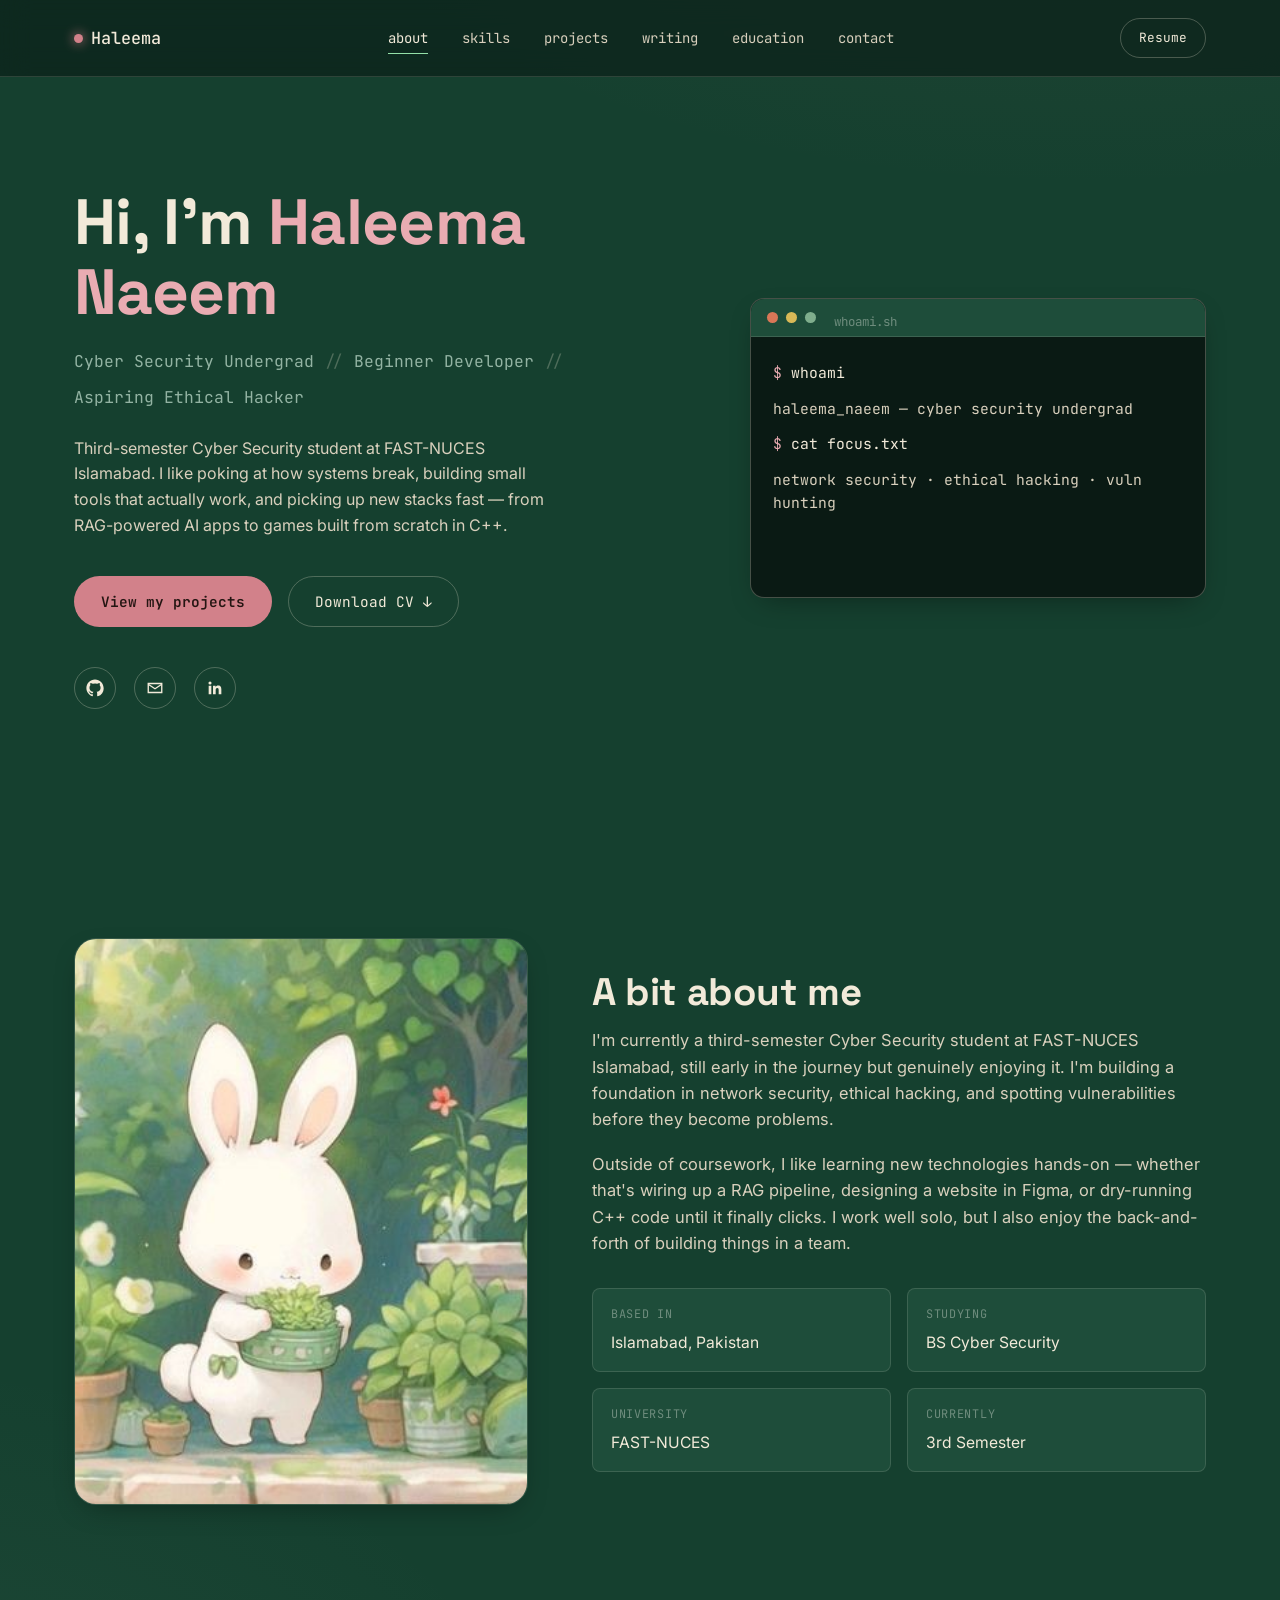
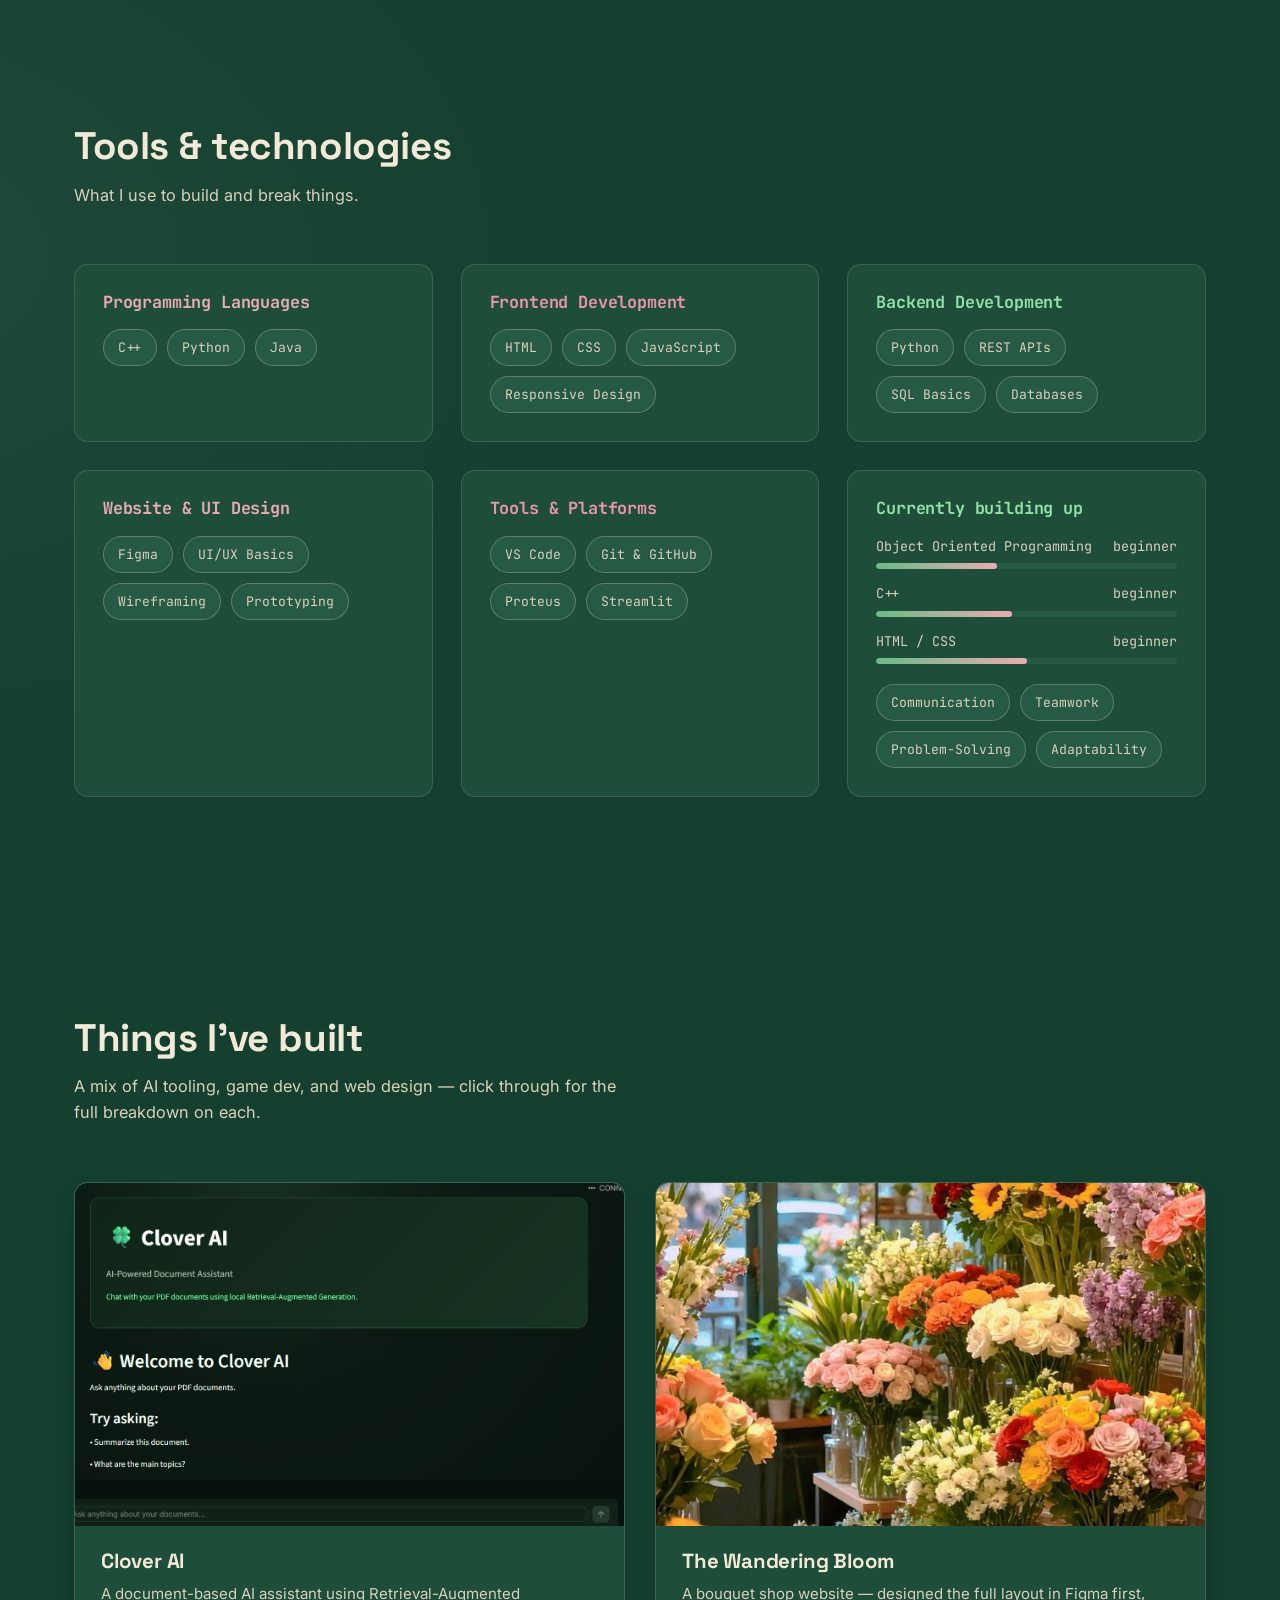
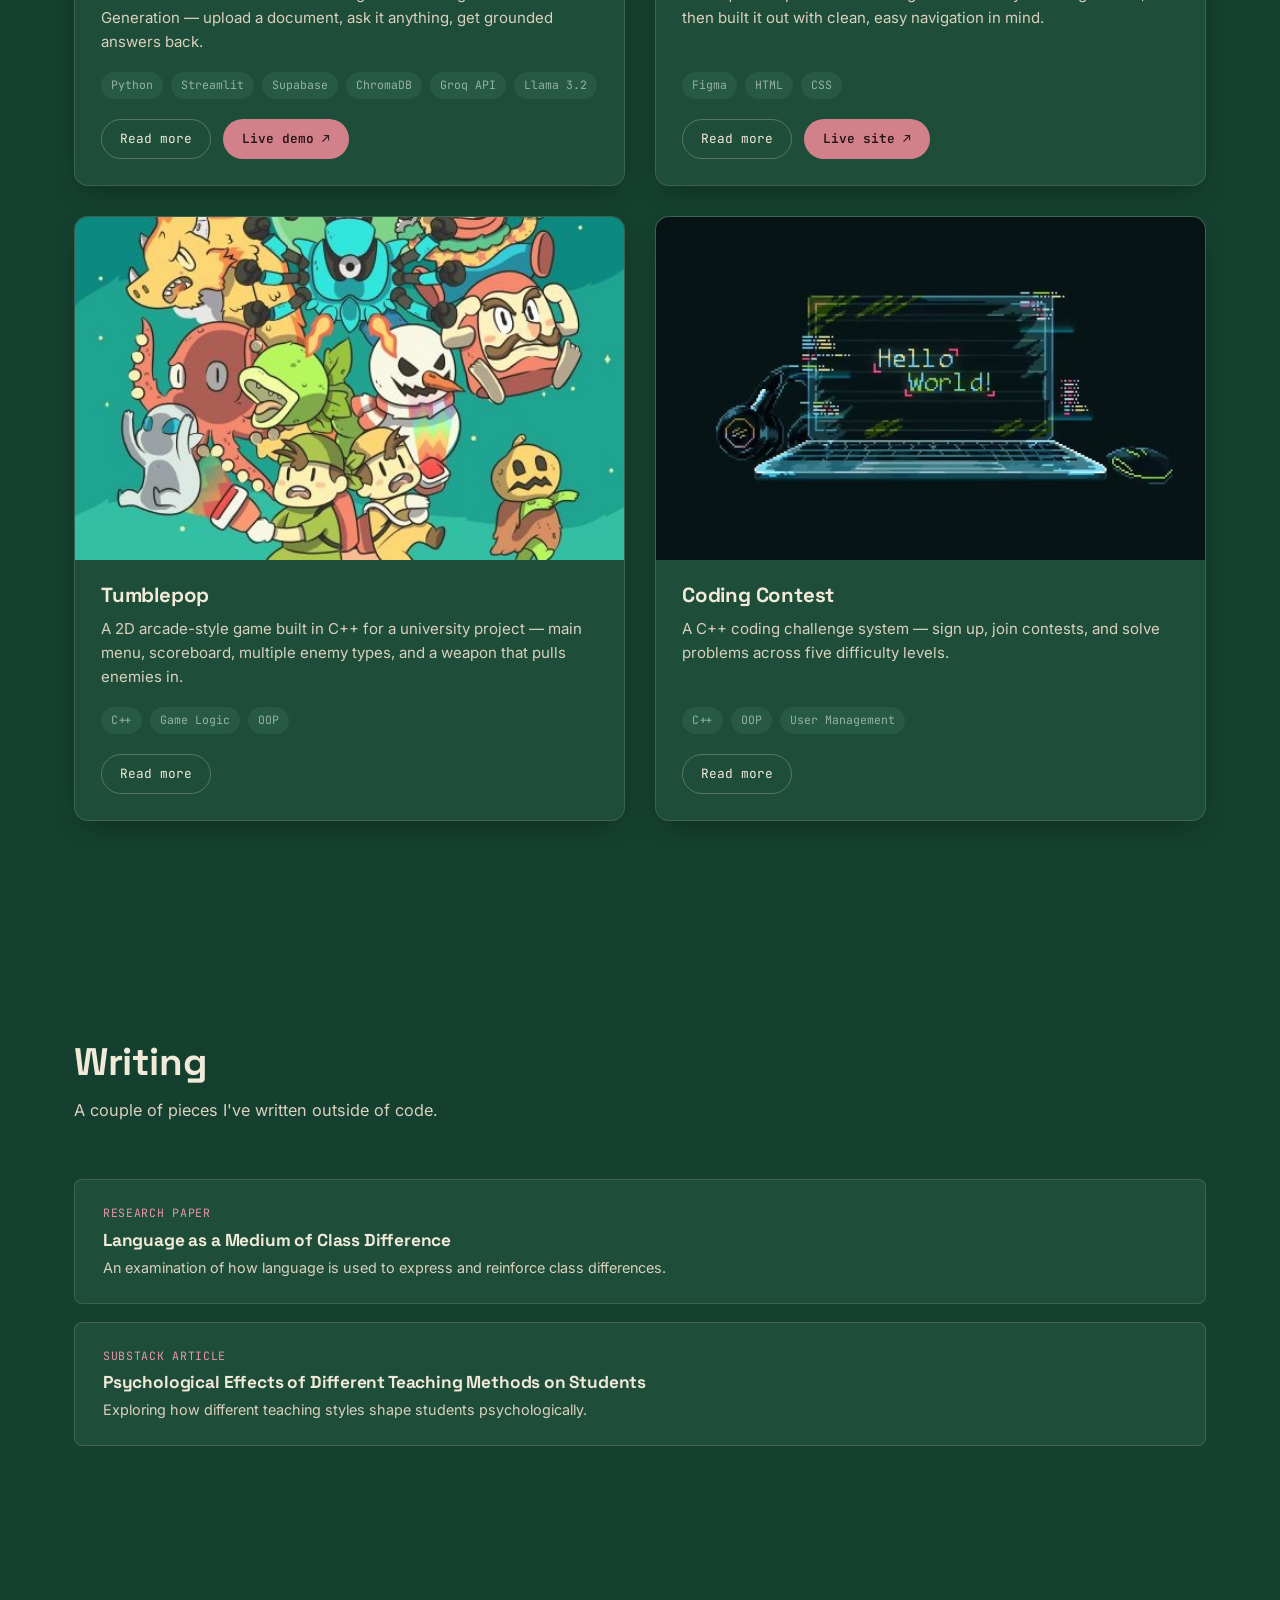
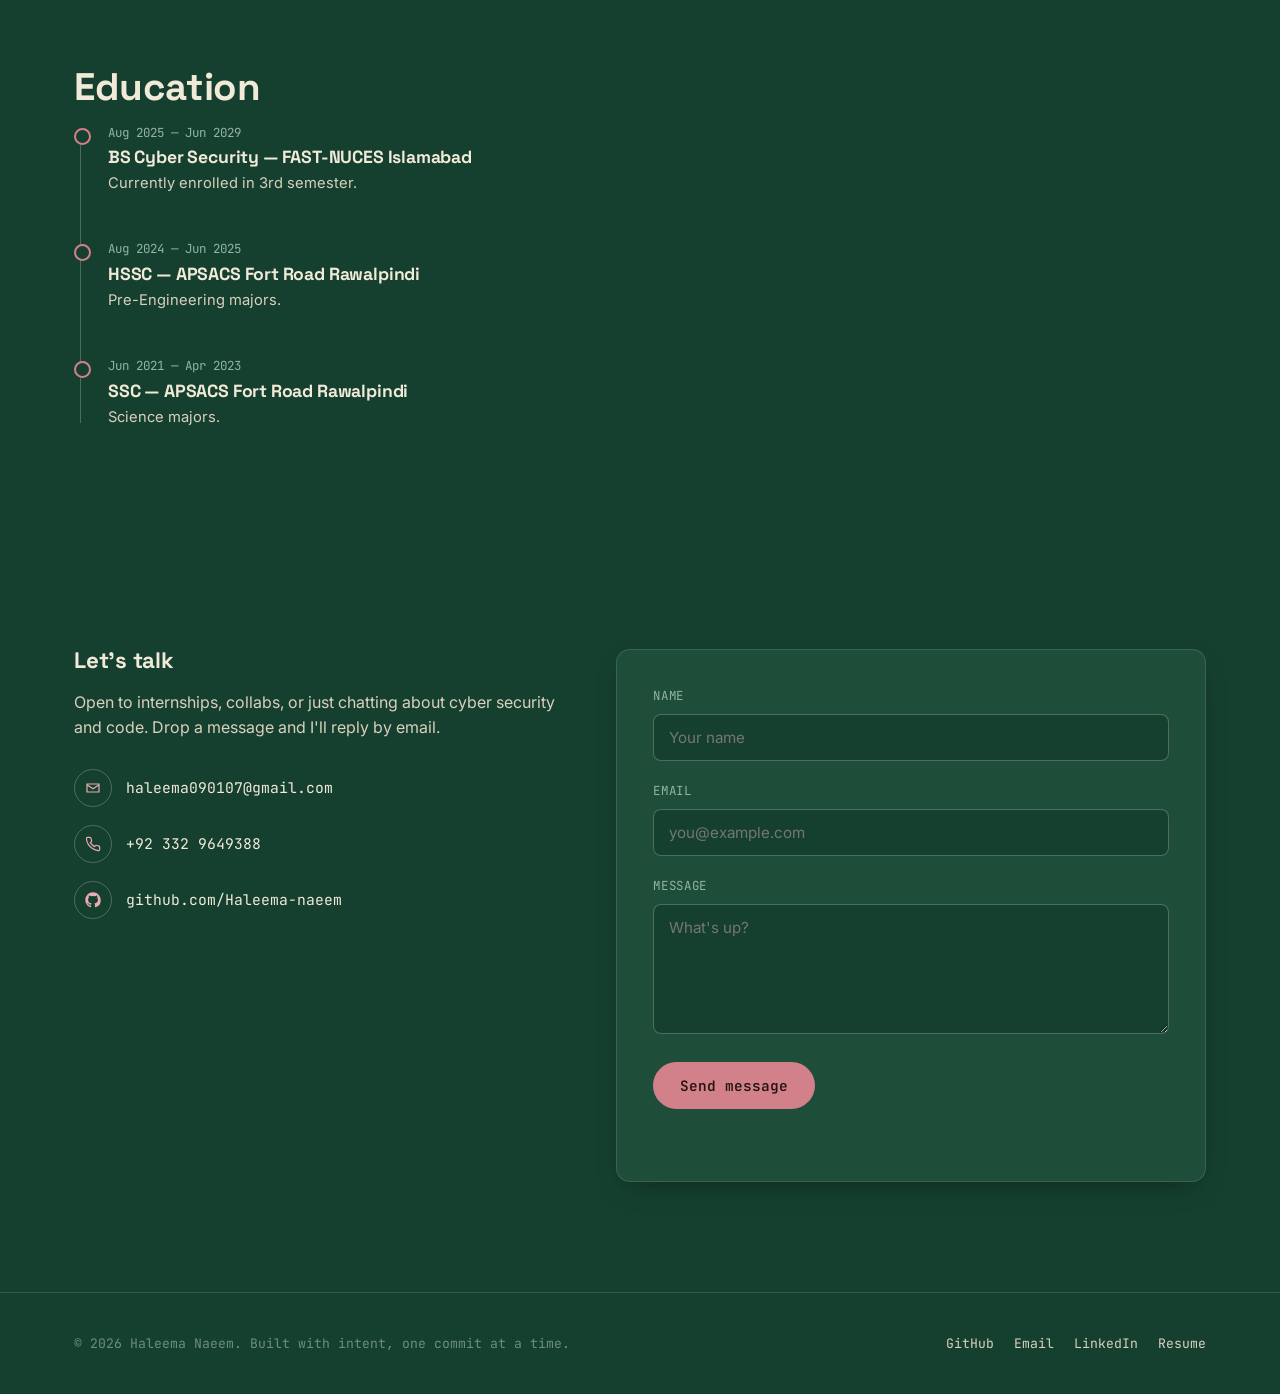
==== commit 6e12dd84: "IDK" ====
--- a/index.html
+++ b/index.html
@@ -1,6 +1,7 @@
 <!DOCTYPE html>
 <html lang="en">
 <head>
+<script>if(/Android|iPhone|iPad|iPod|Mobile/i.test(navigator.userAgent)){document.documentElement.classList.add("is-mobile-device");}</script>
 <meta charset="UTF-8" />
 <link rel="icon" href="data:image/svg+xml,<svg xmlns='http://www.w3.org/2000/svg' viewBox='0 0 100 100'><text y='.9em' font-size='90'>🌸</text></svg>">
 <meta name="viewport" content="width=device-width, initial-scale=1.0" />
--- a/css/style.css
+++ b/css/style.css
@@ -223,6 +223,8 @@
 
 .nav-links {
   display: flex;
+  flex-wrap: wrap;
+  row-gap: 10px;
   gap: 34px;
   align-items: center;
 }
@@ -1197,40 +1199,19 @@
   }
 }
 
+html.is-mobile-device .nav-links,
+html.is-mobile-device .nav-toggle {
+  display: none !important;
+}
+
 @media (max-width: 760px) {
   section {
     padding: 76px 0;
   }
 
-  .nav-links {
-    position: fixed;
-    top: 76px;
-    left: 0;
-    right: 0;
-    bottom: 0;
-    background: var(--bg-deep);
-    flex-direction: column;
-    justify-content: flex-start;
-    padding: 40px 24px;
-    gap: 28px;
-    transform: translateX(100%);
-    transition: transform 0.3s ease;
-  }
-
-  .nav-links.open {
-    transform: translateX(0);
-  }
-
-  .nav-links a {
-    font-size: 1.1rem;
-  }
-
+  .nav-links,
   .nav-toggle {
-    display: flex;
-  }
-
-  .nav-cta .btn-ghost {
-    display: none;
+    display: none !important;
   }
 
   .hero {
